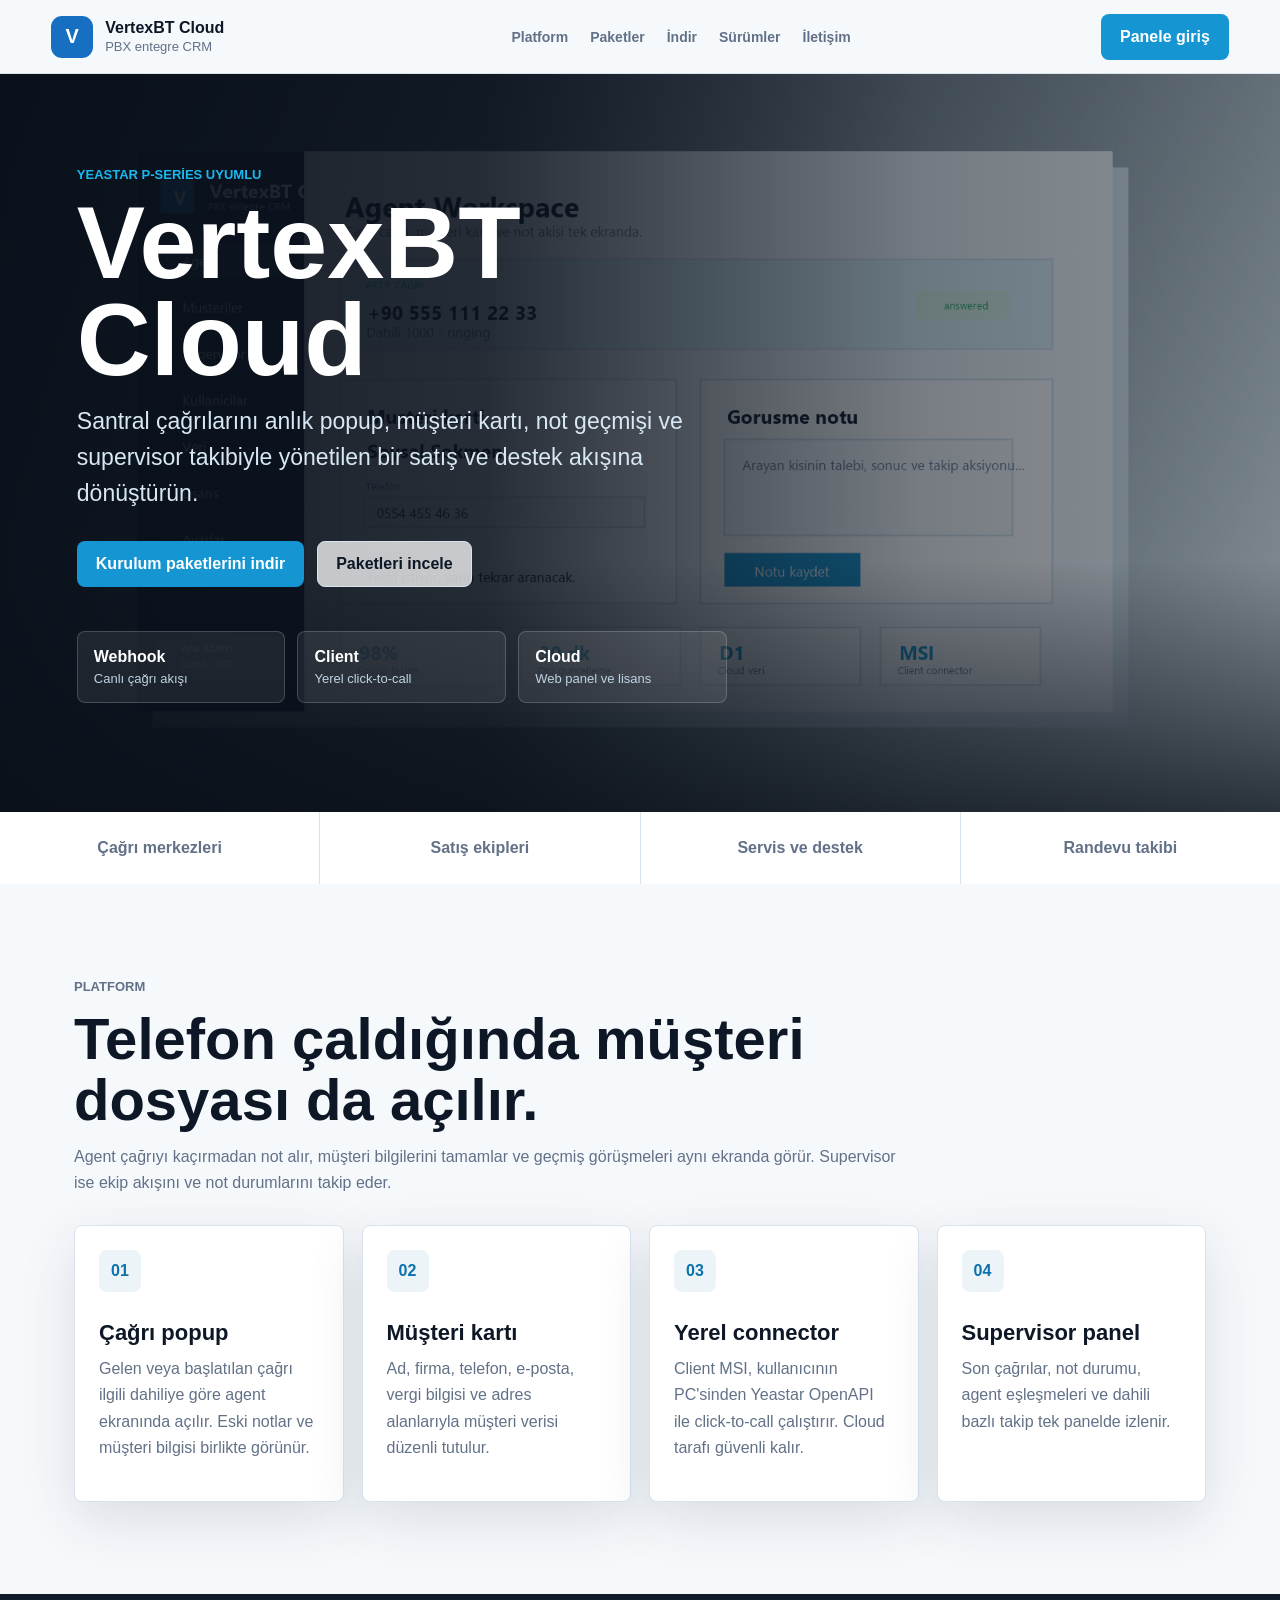
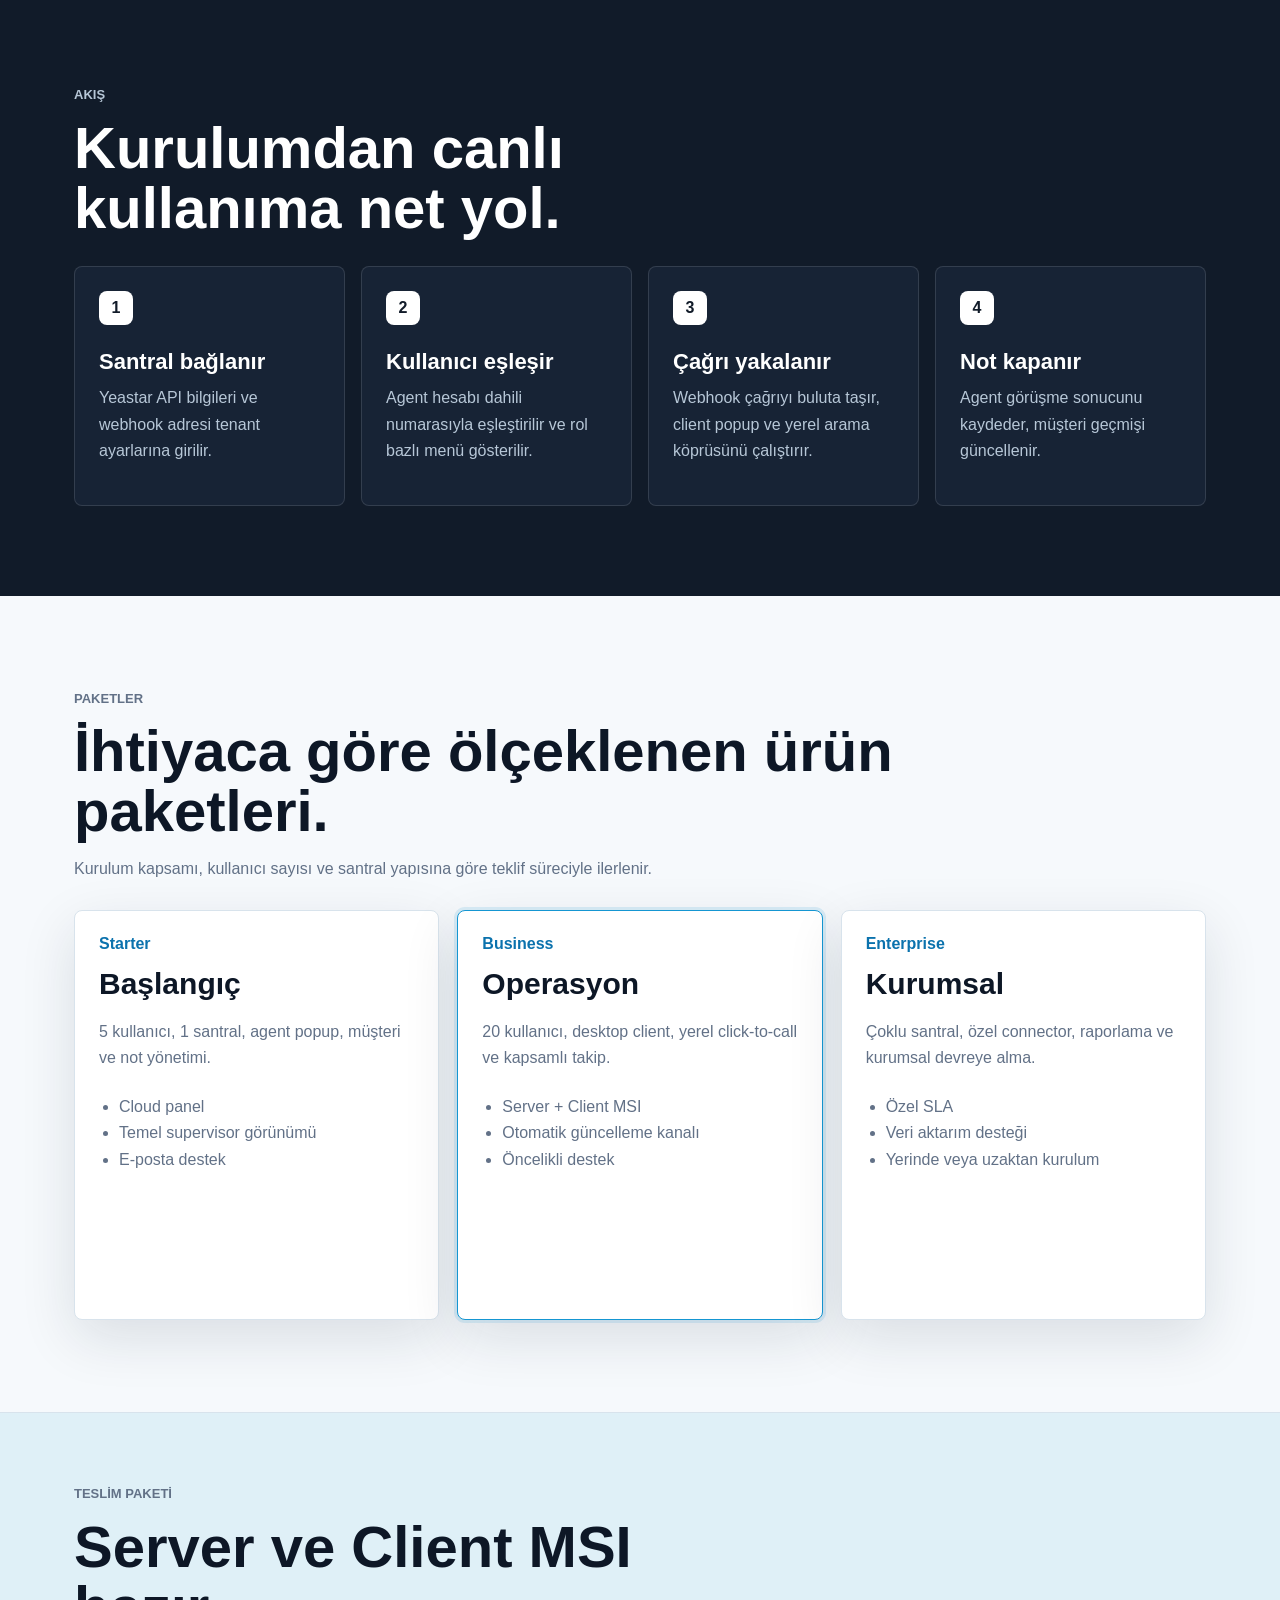
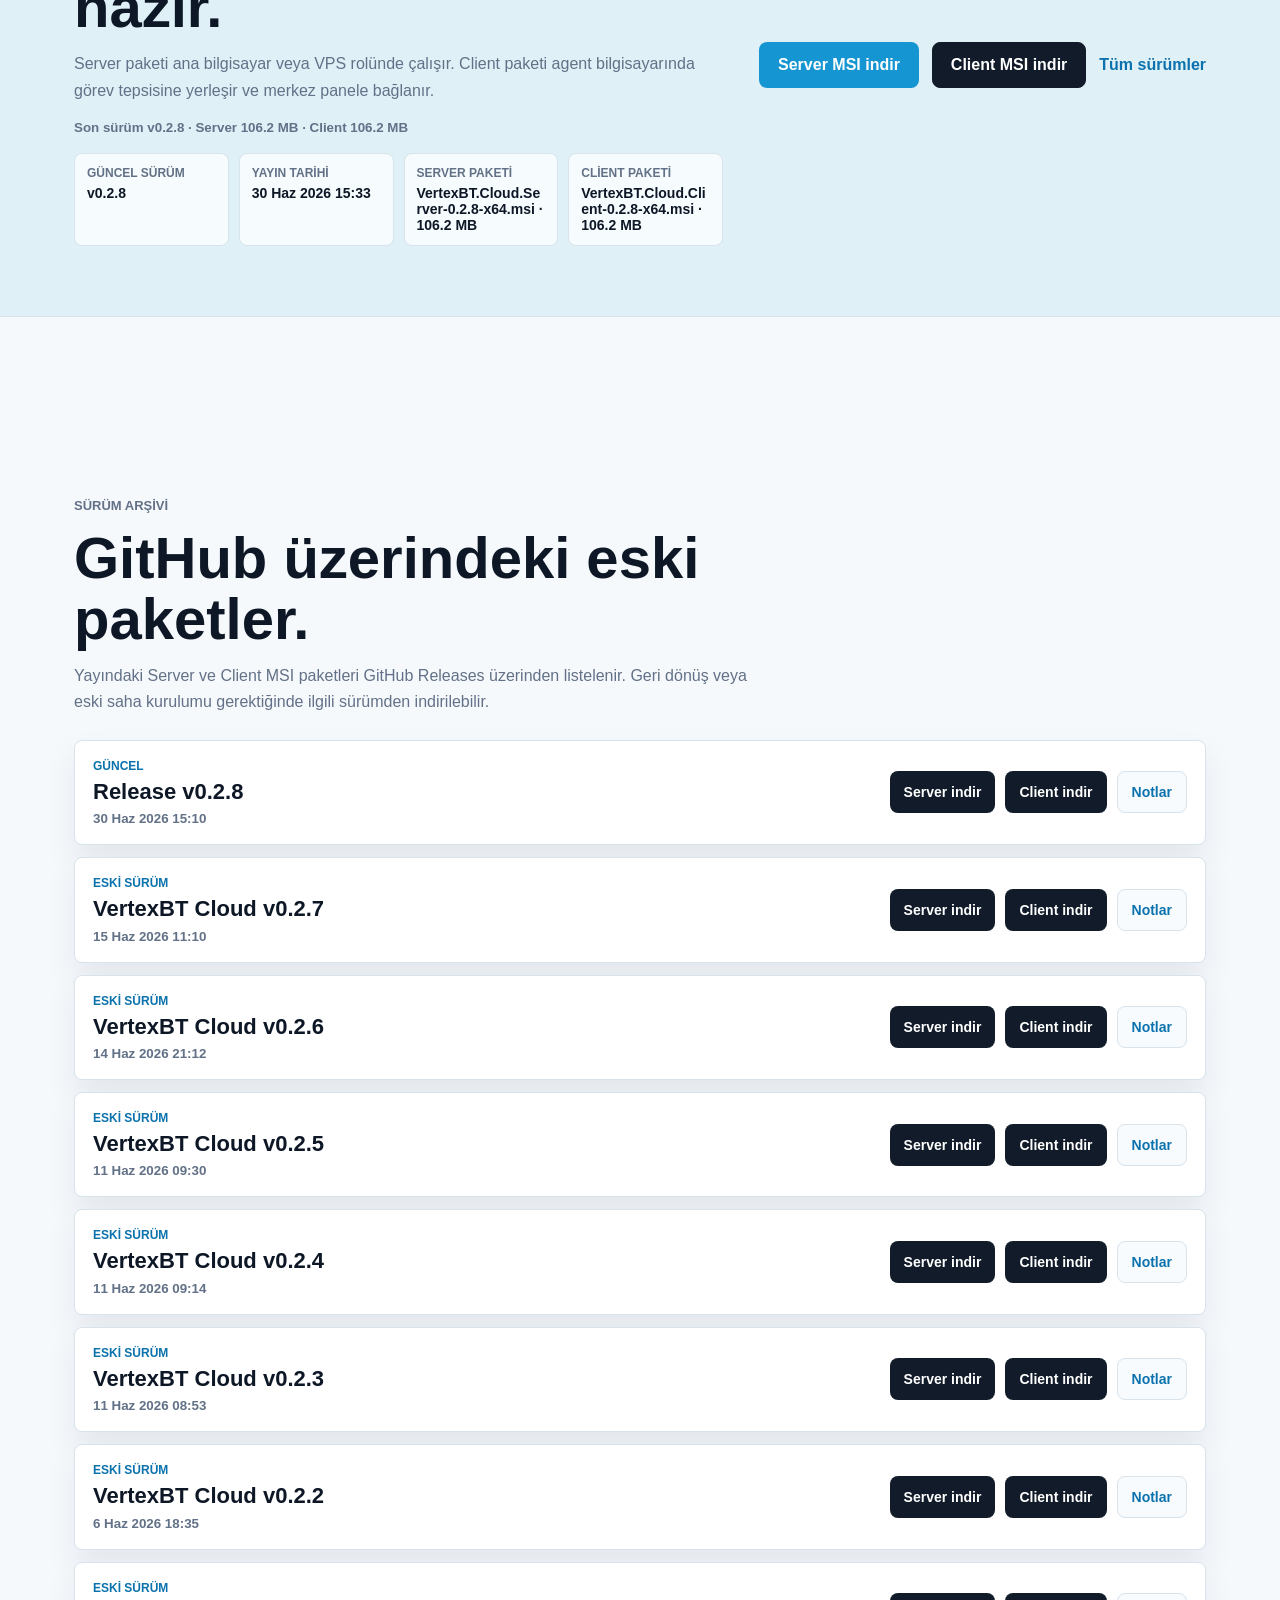
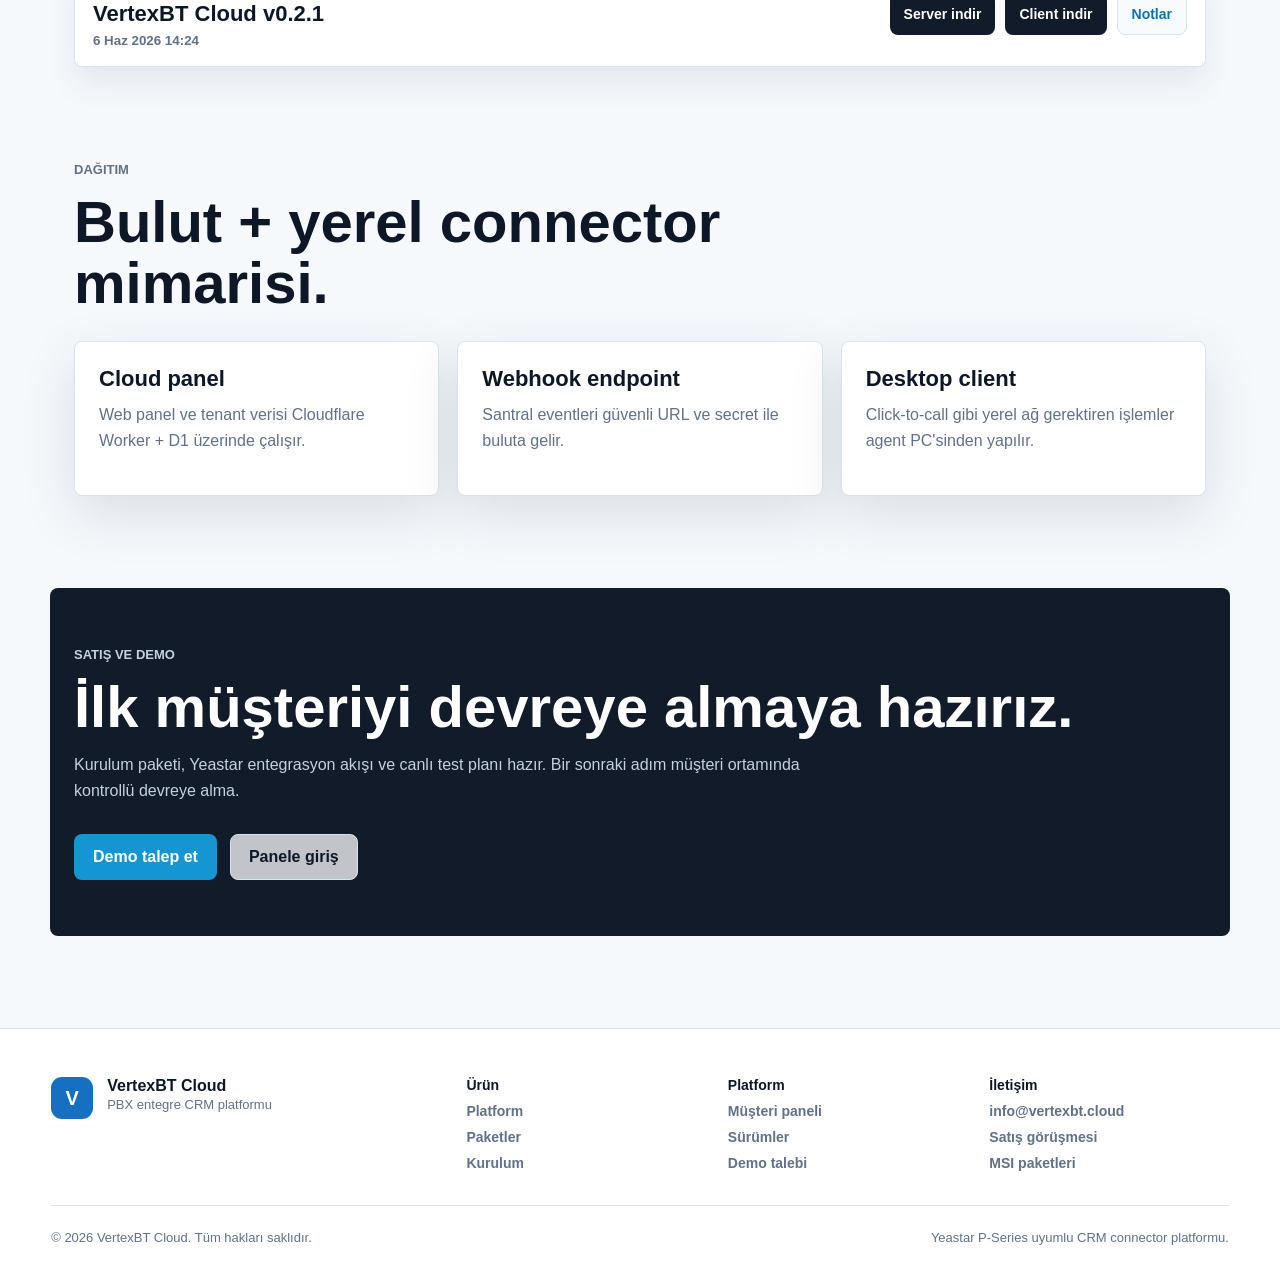
==== index.html @ ecc0ecf2 "Bust landing asset cache" ====
<!doctype html>
<html lang="tr">
  <head>
    <meta charset="utf-8" />
    <meta name="viewport" content="width=device-width, initial-scale=1" />
    <title>VertexBT Cloud | PBX Entegre CRM</title>
    <meta
      name="description"
      content="Yeastar P-Series uyumlu çağrı popup, müşteri kartı, not geçmişi, supervisor takibi ve masaüstü connector ile PBX entegre CRM platformu."
    />
    <meta property="og:title" content="VertexBT Cloud" />
    <meta property="og:description" content="Santral çağrılarını müşteri takibi ve satış akışına dönüştüren PBX entegre CRM." />
    <meta property="og:image" content="./assets/product-preview.png" />
    <link rel="preload" href="./assets/product-preview.png?v=0.2.8-landing2" as="image" />
    <link rel="stylesheet" href="./styles.css?v=0.2.8-landing2" />
  </head>
  <body>
    <header class="topbar" aria-label="Ana menü">
      <a class="brand" href="./" aria-label="VertexBT Cloud ana sayfa">
        <span class="brand-mark">V</span>
        <span>
          <strong>VertexBT Cloud</strong>
          <small>PBX entegre CRM</small>
        </span>
      </a>
      <nav>
        <a href="#platform">Platform</a>
        <a href="#packages">Paketler</a>
        <a href="#download">İndir</a>
        <a href="#versions">Sürümler</a>
        <a href="#contact">İletişim</a>
      </nav>
      <a class="nav-cta" href="https://app.vertexbt.cloud">Panele giriş</a>
    </header>

    <main>
      <section class="hero">
        <picture>
          <img src="./assets/product-preview.png?v=0.2.8-landing2" alt="VertexBT Cloud agent ekranı ve çağrı popup arayüzü" />
        </picture>
        <div class="hero-overlay"></div>
        <div class="hero-content">
          <p class="eyebrow">Yeastar P-Series uyumlu</p>
          <h1>VertexBT Cloud</h1>
          <p class="hero-lead">
            Santral çağrılarını anlık popup, müşteri kartı, not geçmişi ve supervisor takibiyle yönetilen bir satış ve destek akışına dönüştürün.
          </p>
          <div class="hero-actions">
            <a class="primary" href="#download">Kurulum paketlerini indir</a>
            <a class="secondary" href="#packages">Paketleri incele</a>
          </div>
          <dl class="hero-metrics">
            <div><dt>Webhook</dt><dd>Canlı çağrı akışı</dd></div>
            <div><dt>Client</dt><dd>Yerel click-to-call</dd></div>
            <div><dt>Cloud</dt><dd>Web panel ve lisans</dd></div>
          </dl>
        </div>
      </section>

      <section class="proof-strip" aria-label="Öne çıkan kullanım alanları">
        <span>Çağrı merkezleri</span>
        <span>Satış ekipleri</span>
        <span>Servis ve destek</span>
        <span>Randevu takibi</span>
      </section>

      <section id="platform" class="section platform-section">
        <div class="section-head">
          <p class="eyebrow">Platform</p>
          <h2>Telefon çaldığında müşteri dosyası da açılır.</h2>
          <p>
            Agent çağrıyı kaçırmadan not alır, müşteri bilgilerini tamamlar ve geçmiş görüşmeleri aynı ekranda görür. Supervisor ise ekip akışını ve not durumlarını takip eder.
          </p>
        </div>
        <div class="feature-grid">
          <article>
            <span class="feature-icon">01</span>
            <h3>Çağrı popup</h3>
            <p>Gelen veya başlatılan çağrı ilgili dahiliye göre agent ekranında açılır. Eski notlar ve müşteri bilgisi birlikte görünür.</p>
          </article>
          <article>
            <span class="feature-icon">02</span>
            <h3>Müşteri kartı</h3>
            <p>Ad, firma, telefon, e-posta, vergi bilgisi ve adres alanlarıyla müşteri verisi düzenli tutulur.</p>
          </article>
          <article>
            <span class="feature-icon">03</span>
            <h3>Yerel connector</h3>
            <p>Client MSI, kullanıcının PC'sinden Yeastar OpenAPI ile click-to-call çalıştırır. Cloud tarafı güvenli kalır.</p>
          </article>
          <article>
            <span class="feature-icon">04</span>
            <h3>Supervisor panel</h3>
            <p>Son çağrılar, not durumu, agent eşleşmeleri ve dahili bazlı takip tek panelde izlenir.</p>
          </article>
        </div>
      </section>

      <section class="section workflow-section">
        <div class="section-head compact">
          <p class="eyebrow">Akış</p>
          <h2>Kurulumdan canlı kullanıma net yol.</h2>
        </div>
        <div class="workflow">
          <article>
            <strong>1</strong>
            <h3>Santral bağlanır</h3>
            <p>Yeastar API bilgileri ve webhook adresi tenant ayarlarına girilir.</p>
          </article>
          <article>
            <strong>2</strong>
            <h3>Kullanıcı eşleşir</h3>
            <p>Agent hesabı dahili numarasıyla eşleştirilir ve rol bazlı menü gösterilir.</p>
          </article>
          <article>
            <strong>3</strong>
            <h3>Çağrı yakalanır</h3>
            <p>Webhook çağrıyı buluta taşır, client popup ve yerel arama köprüsünü çalıştırır.</p>
          </article>
          <article>
            <strong>4</strong>
            <h3>Not kapanır</h3>
            <p>Agent görüşme sonucunu kaydeder, müşteri geçmişi güncellenir.</p>
          </article>
        </div>
      </section>

      <section id="packages" class="section pricing-section">
        <div class="section-head">
          <p class="eyebrow">Paketler</p>
          <h2>İhtiyaca göre ölçeklenen ürün paketleri.</h2>
          <p>Kurulum kapsamı, kullanıcı sayısı ve santral yapısına göre teklif süreciyle ilerlenir.</p>
        </div>
        <div class="pricing">
          <article>
            <span>Starter</span>
            <strong>Başlangıç</strong>
            <p>5 kullanıcı, 1 santral, agent popup, müşteri ve not yönetimi.</p>
            <ul>
              <li>Cloud panel</li>
              <li>Temel supervisor görünümü</li>
              <li>E-posta destek</li>
            </ul>
          </article>
          <article class="featured">
            <span>Business</span>
            <strong>Operasyon</strong>
            <p>20 kullanıcı, desktop client, yerel click-to-call ve kapsamlı takip.</p>
            <ul>
              <li>Server + Client MSI</li>
              <li>Otomatik güncelleme kanalı</li>
              <li>Öncelikli destek</li>
            </ul>
          </article>
          <article>
            <span>Enterprise</span>
            <strong>Kurumsal</strong>
            <p>Çoklu santral, özel connector, raporlama ve kurumsal devreye alma.</p>
            <ul>
              <li>Özel SLA</li>
              <li>Veri aktarım desteği</li>
              <li>Yerinde veya uzaktan kurulum</li>
            </ul>
          </article>
        </div>
      </section>

      <section id="download" class="section download-section">
        <div class="download-copy">
          <p class="eyebrow">Teslim paketi</p>
          <h2>Server ve Client MSI hazır.</h2>
          <p>
            Server paketi ana bilgisayar veya VPS rolünde çalışır. Client paketi agent bilgisayarında görev tepsisine yerleşir ve merkez panele bağlanır.
          </p>
          <small id="releaseInfo">Son sürüm bilgisi yükleniyor...</small>
          <dl class="release-summary" aria-label="Güncel kurulum sürümü">
            <div>
              <dt>Güncel sürüm</dt>
              <dd id="releaseVersion">Yükleniyor</dd>
            </div>
            <div>
              <dt>Yayın tarihi</dt>
              <dd id="releaseDate">-</dd>
            </div>
            <div>
              <dt>Server paketi</dt>
              <dd id="serverPackageName">Server MSI</dd>
            </div>
            <div>
              <dt>Client paketi</dt>
              <dd id="clientPackageName">Client MSI</dd>
            </div>
          </dl>
        </div>
        <div class="download-actions">
          <a id="serverDownload" class="primary" href="https://github.com/soysta/vertexbt-cloud-downloads/releases/latest">Server MSI indir</a>
          <a id="clientDownload" class="secondary strong" href="https://github.com/soysta/vertexbt-cloud-downloads/releases/latest">Client MSI indir</a>
          <a class="text-link" href="#versions">Tüm sürümler</a>
        </div>
      </section>

      <section id="versions" class="section versions-section">
        <div class="section-head compact">
          <p class="eyebrow">Sürüm arşivi</p>
          <h2>GitHub üzerindeki eski paketler.</h2>
          <p>
            Yayındaki Server ve Client MSI paketleri GitHub Releases üzerinden listelenir. Geri dönüş veya eski saha kurulumu gerektiğinde ilgili sürümden indirilebilir.
          </p>
        </div>
        <div id="releaseArchive" class="release-list" aria-live="polite">
          <article class="release-card loading">
            <div>
              <span>Sürümler yükleniyor</span>
              <strong>GitHub release arşivi kontrol ediliyor.</strong>
            </div>
          </article>
        </div>
      </section>

      <section class="section deploy-section">
        <div class="section-head compact">
          <p class="eyebrow">Dağıtım</p>
          <h2>Bulut + yerel connector mimarisi.</h2>
        </div>
        <div class="deploy-grid">
          <article>
            <h3>Cloud panel</h3>
            <p>Web panel ve tenant verisi Cloudflare Worker + D1 üzerinde çalışır.</p>
          </article>
          <article>
            <h3>Webhook endpoint</h3>
            <p>Santral eventleri güvenli URL ve secret ile buluta gelir.</p>
          </article>
          <article>
            <h3>Desktop client</h3>
            <p>Click-to-call gibi yerel ağ gerektiren işlemler agent PC'sinden yapılır.</p>
          </article>
        </div>
      </section>

      <section id="contact" class="final-cta">
        <p class="eyebrow">Satış ve demo</p>
        <h2>İlk müşteriyi devreye almaya hazırız.</h2>
        <p>Kurulum paketi, Yeastar entegrasyon akışı ve canlı test planı hazır. Bir sonraki adım müşteri ortamında kontrollü devreye alma.</p>
        <div class="hero-actions">
          <a class="primary" href="mailto:info@vertexbt.cloud?subject=VertexBT%20Cloud%20Demo">Demo talep et</a>
          <a class="secondary" href="https://app.vertexbt.cloud">Panele giriş</a>
        </div>
      </section>
    </main>

    <footer class="site-footer">
      <div class="footer-brand">
        <span class="brand-mark">V</span>
        <div>
          <strong>VertexBT Cloud</strong>
          <span>PBX entegre CRM platformu</span>
        </div>
      </div>
      <div class="footer-columns">
        <div>
          <b>Ürün</b>
          <a href="#platform">Platform</a>
          <a href="#packages">Paketler</a>
          <a href="#download">Kurulum</a>
        </div>
        <div>
          <b>Platform</b>
          <a href="https://app.vertexbt.cloud">Müşteri paneli</a>
          <a href="#versions">Sürümler</a>
          <a href="#contact">Demo talebi</a>
        </div>
        <div>
          <b>İletişim</b>
          <a href="mailto:info@vertexbt.cloud">info@vertexbt.cloud</a>
          <a href="#contact">Satış görüşmesi</a>
          <a href="#download">MSI paketleri</a>
        </div>
      </div>
      <div class="footer-bottom">
        <span>© 2026 VertexBT Cloud. Tüm hakları saklıdır.</span>
        <span>Yeastar P-Series uyumlu CRM connector platformu.</span>
      </div>
    </footer>
    <script src="./main.js?v=0.2.8-landing2"></script>
  </body>
</html>
---- styles.css ----
:root {
  --ink: #0d1726;
  --ink-2: #233044;
  --muted: #627187;
  --paper: #f6f9fc;
  --surface: #ffffff;
  --surface-2: #edf4f8;
  --line: #d8e3ec;
  --blue: #1596d2;
  --blue-2: #0b72ad;
  --green: #16865c;
  --amber: #b76b0b;
  --night: #111b29;
  --night-2: #172335;
  --shadow: 0 18px 55px rgba(16, 33, 52, 0.12);
}

* {
  box-sizing: border-box;
}

html {
  scroll-behavior: smooth;
}

body {
  margin: 0;
  font-family: Inter, Segoe UI, Arial, sans-serif;
  color: var(--ink);
  background: var(--paper);
}

a {
  color: inherit;
  text-decoration: none;
}

.topbar {
  position: sticky;
  top: 0;
  z-index: 20;
  height: 74px;
  display: flex;
  align-items: center;
  justify-content: space-between;
  gap: 24px;
  padding: 0 clamp(18px, 4vw, 54px);
  background: rgba(246, 249, 252, 0.9);
  border-bottom: 1px solid rgba(216, 227, 236, 0.9);
  backdrop-filter: blur(16px);
}

.brand {
  display: inline-flex;
  align-items: center;
  gap: 12px;
  min-width: 210px;
}

.brand-mark {
  width: 42px;
  height: 42px;
  border-radius: 11px;
  display: grid;
  place-items: center;
  background: #176fc1;
  color: #fff;
  font-weight: 900;
  font-size: 20px;
}

.brand strong,
footer strong {
  display: block;
  font-size: 16px;
  font-weight: 900;
}

.brand small,
footer span {
  color: var(--muted);
  font-size: 13px;
}

nav {
  display: flex;
  align-items: center;
  gap: 22px;
  color: var(--muted);
  font-weight: 800;
  font-size: 14px;
}

nav a:hover,
.text-link:hover {
  color: var(--blue-2);
}

.nav-cta,
.primary,
.secondary {
  min-height: 46px;
  display: inline-flex;
  align-items: center;
  justify-content: center;
  border-radius: 8px;
  padding: 0 18px;
  font-weight: 900;
  border: 1px solid transparent;
  white-space: nowrap;
}

.nav-cta,
.primary {
  background: var(--blue);
  color: #fff;
}

.secondary {
  color: var(--ink);
  border-color: var(--line);
  background: rgba(255, 255, 255, 0.74);
}

.secondary.strong {
  background: var(--night);
  border-color: var(--night);
  color: #fff;
}

.hero {
  position: relative;
  min-height: 82vh;
  display: grid;
  align-items: center;
  overflow: hidden;
  background: var(--night);
}

.hero picture,
.hero img {
  position: absolute;
  inset: 0;
  width: 100%;
  height: 100%;
}

.hero img {
  object-fit: cover;
  object-position: 68% center;
  opacity: 0.74;
}

.hero-overlay {
  position: absolute;
  inset: 0;
  background:
    linear-gradient(90deg, rgba(9, 16, 26, 0.94) 0%, rgba(9, 16, 26, 0.82) 38%, rgba(9, 16, 26, 0.34) 72%, rgba(9, 16, 26, 0.18) 100%),
    linear-gradient(0deg, rgba(9, 16, 26, 0.76), rgba(9, 16, 26, 0.08) 34%);
}

.hero-content {
  position: relative;
  width: min(760px, calc(100% - 36px));
  margin-left: clamp(18px, 6vw, 86px);
  padding: 70px 0 86px;
  color: #fff;
}

.eyebrow {
  margin: 0 0 12px;
  color: #1bb8f0;
  text-transform: uppercase;
  font-size: 13px;
  font-weight: 900;
  letter-spacing: 0;
}

h1,
h2,
h3,
p {
  margin-top: 0;
}

h1 {
  margin-bottom: 16px;
  font-size: clamp(54px, 8vw, 104px);
  line-height: 0.95;
  letter-spacing: 0;
}

h2 {
  margin-bottom: 14px;
  font-size: clamp(32px, 4.6vw, 58px);
  line-height: 1.04;
  letter-spacing: 0;
}

h3 {
  margin-bottom: 10px;
  font-size: 22px;
}

.hero-lead {
  max-width: 680px;
  color: #d7e7f4;
  font-size: clamp(18px, 2vw, 23px);
  line-height: 1.55;
}

.hero-actions,
.download-actions {
  display: flex;
  align-items: center;
  gap: 13px;
  flex-wrap: wrap;
}

.hero-actions {
  margin-top: 30px;
}

.hero-metrics {
  display: grid;
  grid-template-columns: repeat(3, minmax(0, 1fr));
  gap: 12px;
  max-width: 650px;
  margin: 44px 0 0;
}

.hero-metrics div {
  padding: 16px;
  border: 1px solid rgba(255, 255, 255, 0.18);
  background: rgba(255, 255, 255, 0.08);
  border-radius: 8px;
}

.hero-metrics dt {
  font-weight: 900;
  color: #fff;
}

.hero-metrics dd {
  margin: 5px 0 0;
  color: #bfd2e2;
  font-size: 13px;
}

.proof-strip {
  display: grid;
  grid-template-columns: repeat(4, 1fr);
  gap: 1px;
  background: var(--line);
}

.proof-strip span {
  min-height: 72px;
  display: grid;
  place-items: center;
  background: var(--surface);
  color: var(--muted);
  font-weight: 900;
}

.section {
  max-width: 1180px;
  margin: 0 auto;
  padding: 92px 24px 0;
}

.section-head {
  max-width: 840px;
  margin-bottom: 28px;
}

.section-head p,
.download-copy p,
.final-cta p,
.feature-grid p,
.workflow p,
.pricing p,
.pricing li,
.deploy-grid p {
  color: var(--muted);
  line-height: 1.65;
}

.section-head.compact {
  max-width: 680px;
}

.feature-grid,
.pricing,
.deploy-grid {
  display: grid;
  gap: 18px;
}

.feature-grid {
  grid-template-columns: repeat(4, minmax(0, 1fr));
}

.feature-grid article,
.pricing article,
.workflow article,
.deploy-grid article {
  border: 1px solid var(--line);
  background: var(--surface);
  border-radius: 8px;
  padding: 24px;
  box-shadow: var(--shadow);
}

.feature-icon {
  width: 42px;
  height: 42px;
  display: inline-grid;
  place-items: center;
  margin-bottom: 28px;
  border-radius: 8px;
  background: var(--surface-2);
  color: var(--blue-2);
  font-weight: 900;
}

.workflow-section {
  max-width: none;
  margin-top: 92px;
  padding: 90px max(24px, calc((100vw - 1180px) / 2 + 24px));
  background: var(--night);
  color: #fff;
}

.workflow-section .section-head p,
.workflow p {
  color: #b7c7d7;
}

.workflow {
  display: grid;
  grid-template-columns: repeat(4, minmax(0, 1fr));
  gap: 16px;
}

.workflow article {
  background: var(--night-2);
  border-color: rgba(255, 255, 255, 0.12);
  box-shadow: none;
}

.workflow strong {
  display: inline-grid;
  place-items: center;
  width: 34px;
  height: 34px;
  margin-bottom: 24px;
  border-radius: 8px;
  background: #fff;
  color: var(--night);
}

.pricing {
  grid-template-columns: repeat(3, minmax(0, 1fr));
}

.pricing article {
  min-height: 410px;
}

.pricing article.featured {
  border-color: var(--blue);
  box-shadow: 0 0 0 3px rgba(21, 150, 210, 0.13), var(--shadow);
}

.pricing span {
  display: block;
  margin-bottom: 14px;
  color: var(--blue-2);
  font-weight: 900;
}

.pricing strong {
  display: block;
  margin-bottom: 18px;
  font-size: 30px;
}

.pricing ul {
  margin: 22px 0 0;
  padding-left: 20px;
}

.download-section {
  max-width: none;
  margin-top: 92px;
  padding: 70px max(24px, calc((100vw - 1180px) / 2 + 24px));
  display: grid;
  grid-template-columns: 1fr auto;
  gap: 36px;
  align-items: center;
  background: #dff0f7;
  border-top: 1px solid var(--line);
  border-bottom: 1px solid var(--line);
}

.download-copy {
  max-width: 760px;
}

.download-copy small {
  display: block;
  color: var(--muted);
  font-weight: 800;
}

.release-summary {
  display: grid;
  grid-template-columns: repeat(4, minmax(0, 1fr));
  gap: 10px;
  margin: 18px 0 0;
}

.release-summary div {
  min-width: 0;
  padding: 12px;
  border: 1px solid var(--line);
  border-radius: 8px;
  background: rgba(255, 255, 255, 0.72);
}

.release-summary dt {
  margin-bottom: 5px;
  color: var(--muted);
  font-size: 12px;
  font-weight: 900;
  text-transform: uppercase;
}

.release-summary dd {
  margin: 0;
  color: var(--ink);
  font-size: 14px;
  font-weight: 900;
  overflow-wrap: anywhere;
}

.text-link {
  color: var(--blue-2);
  font-weight: 900;
}

.versions-section {
  max-width: 1180px;
  margin: 86px auto 0;
  padding-bottom: 0;
}

.versions-section .section-head {
  margin-bottom: 24px;
}

.release-list {
  display: grid;
  gap: 12px;
}

.release-card {
  display: grid;
  grid-template-columns: minmax(0, 1fr) auto;
  align-items: center;
  gap: 18px;
  min-height: 96px;
  padding: 18px;
  border: 1px solid var(--line);
  border-radius: 8px;
  background: #ffffff;
  box-shadow: 0 16px 32px rgba(15, 29, 47, 0.08);
}

.release-card.loading {
  color: var(--muted);
}

.release-card-main {
  min-width: 0;
}

.release-card span {
  display: block;
  margin-bottom: 6px;
  color: var(--blue-2);
  font-size: 12px;
  font-weight: 900;
  text-transform: uppercase;
}

.release-card strong {
  display: block;
  color: var(--ink);
  font-size: 22px;
  line-height: 1.2;
  overflow-wrap: anywhere;
}

.release-card small {
  display: block;
  margin-top: 6px;
  color: var(--muted);
  font-weight: 800;
}

.release-card-actions {
  display: flex;
  flex-wrap: wrap;
  justify-content: flex-end;
  gap: 10px;
}

.release-download,
.release-notes,
.release-missing {
  min-height: 42px;
  display: inline-flex;
  align-items: center;
  justify-content: center;
  padding: 0 14px;
  border-radius: 8px;
  font-size: 14px;
  font-weight: 900;
  white-space: nowrap;
}

.release-download {
  background: var(--night);
  color: #fff;
}

.release-notes {
  border: 1px solid var(--line);
  color: var(--blue-2);
  background: #f7fbfe;
}

.release-missing {
  color: var(--muted);
  background: #eef3f7;
}

.deploy-grid {
  grid-template-columns: repeat(3, minmax(0, 1fr));
}

.final-cta {
  max-width: 1180px;
  margin: 92px auto;
  padding: 56px 24px;
  border-radius: 8px;
  background: var(--night);
  color: #fff;
}

.final-cta p {
  max-width: 740px;
  color: #c4d2df;
}

.site-footer {
  display: grid;
  grid-template-columns: minmax(220px, 0.9fr) minmax(0, 1.8fr);
  gap: 34px;
  padding: 48px clamp(18px, 4vw, 54px) 28px;
  border-top: 1px solid var(--line);
  background: var(--surface);
}

.footer-brand {
  display: flex;
  align-items: flex-start;
  gap: 14px;
}

.footer-columns {
  display: grid;
  grid-template-columns: repeat(3, minmax(0, 1fr));
  gap: 22px;
}

.footer-columns div {
  display: grid;
  gap: 10px;
}

.footer-columns b {
  color: var(--ink);
  font-size: 14px;
}

.footer-columns a {
  color: var(--muted);
  font-weight: 800;
  font-size: 14px;
}

.footer-columns a:hover {
  color: var(--blue-2);
}

.footer-bottom {
  grid-column: 1 / -1;
  display: flex;
  justify-content: space-between;
  gap: 18px;
  padding-top: 24px;
  border-top: 1px solid var(--line);
}

@media (max-width: 980px) {
  nav {
    display: none;
  }

  .hero {
    min-height: 760px;
  }

  .hero img {
    object-position: center;
  }

  .hero-overlay {
    background: linear-gradient(0deg, rgba(9, 16, 26, 0.96), rgba(9, 16, 26, 0.62));
  }

  .hero-content {
    margin: 0 auto;
    padding: 86px 0 58px;
  }

  .hero-metrics,
  .proof-strip,
  .feature-grid,
  .workflow,
  .pricing,
  .download-section,
  .release-summary,
  .release-card,
  .deploy-grid {
    grid-template-columns: 1fr;
  }

  .download-section {
    align-items: start;
  }

  .release-card-actions {
    justify-content: flex-start;
  }
}

@media (max-width: 640px) {
  .topbar {
    height: auto;
    min-height: 70px;
    align-items: flex-start;
    padding-top: 14px;
    padding-bottom: 14px;
  }

  .brand {
    min-width: 0;
  }

  .nav-cta {
    display: none;
  }

  .hero {
    min-height: 720px;
  }

  .hero-metrics {
    grid-template-columns: 1fr;
  }

  .section,
  .workflow-section,
  .download-section {
    padding-top: 68px;
  }

  .site-footer,
  .footer-columns {
    grid-template-columns: 1fr;
  }

  .footer-bottom {
    flex-direction: column;
  }
}
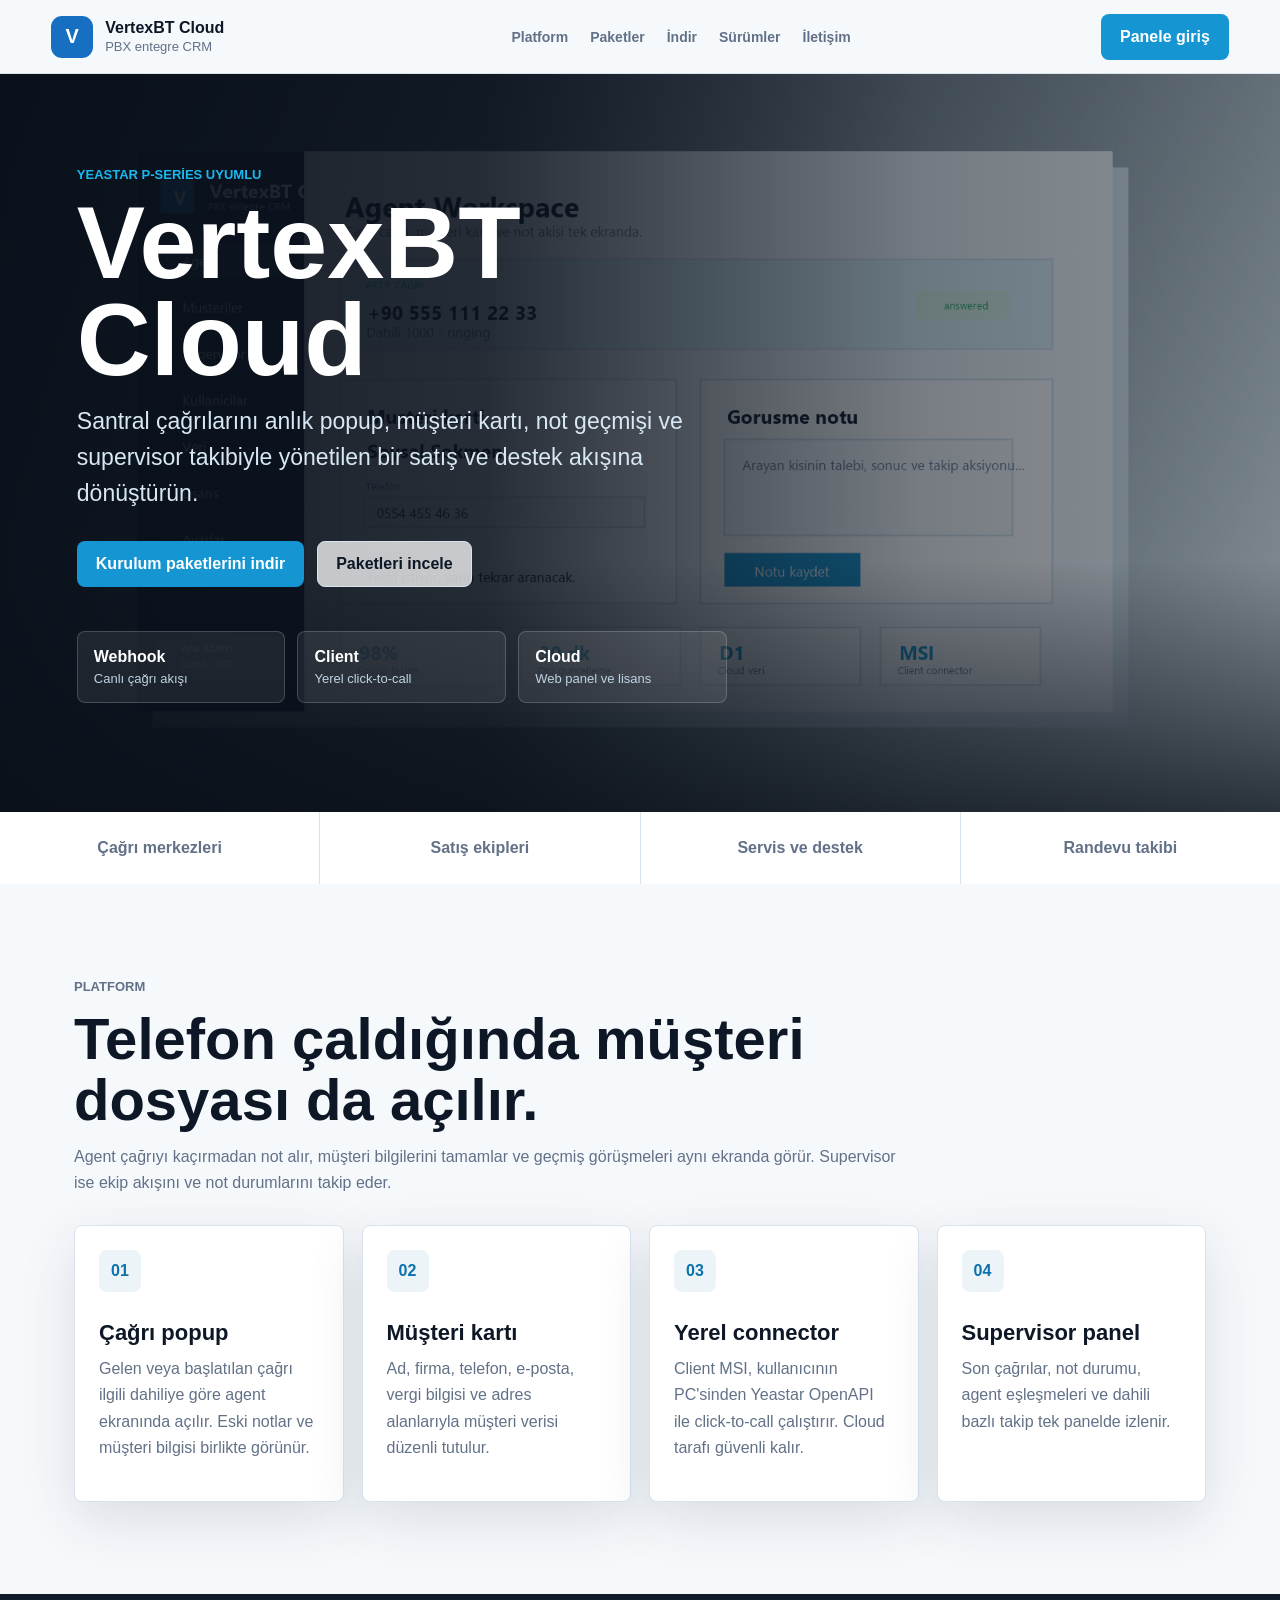
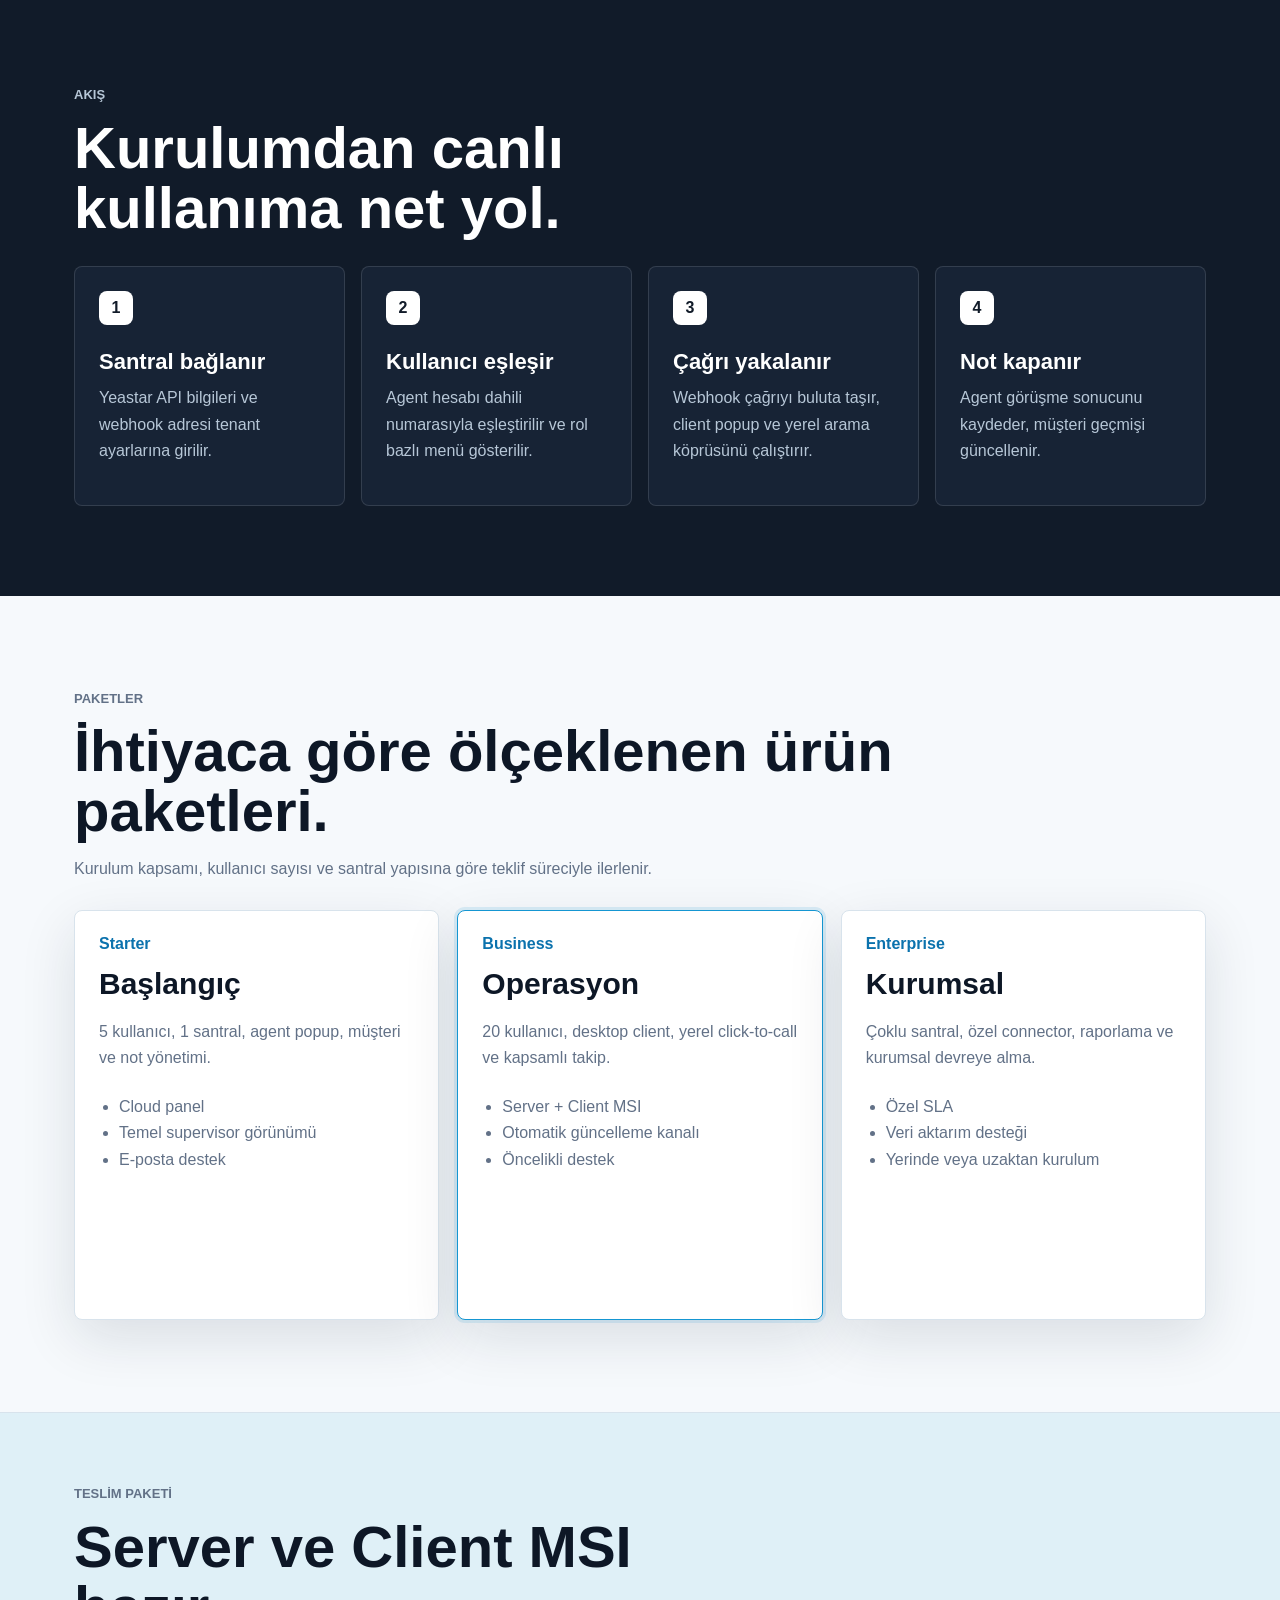
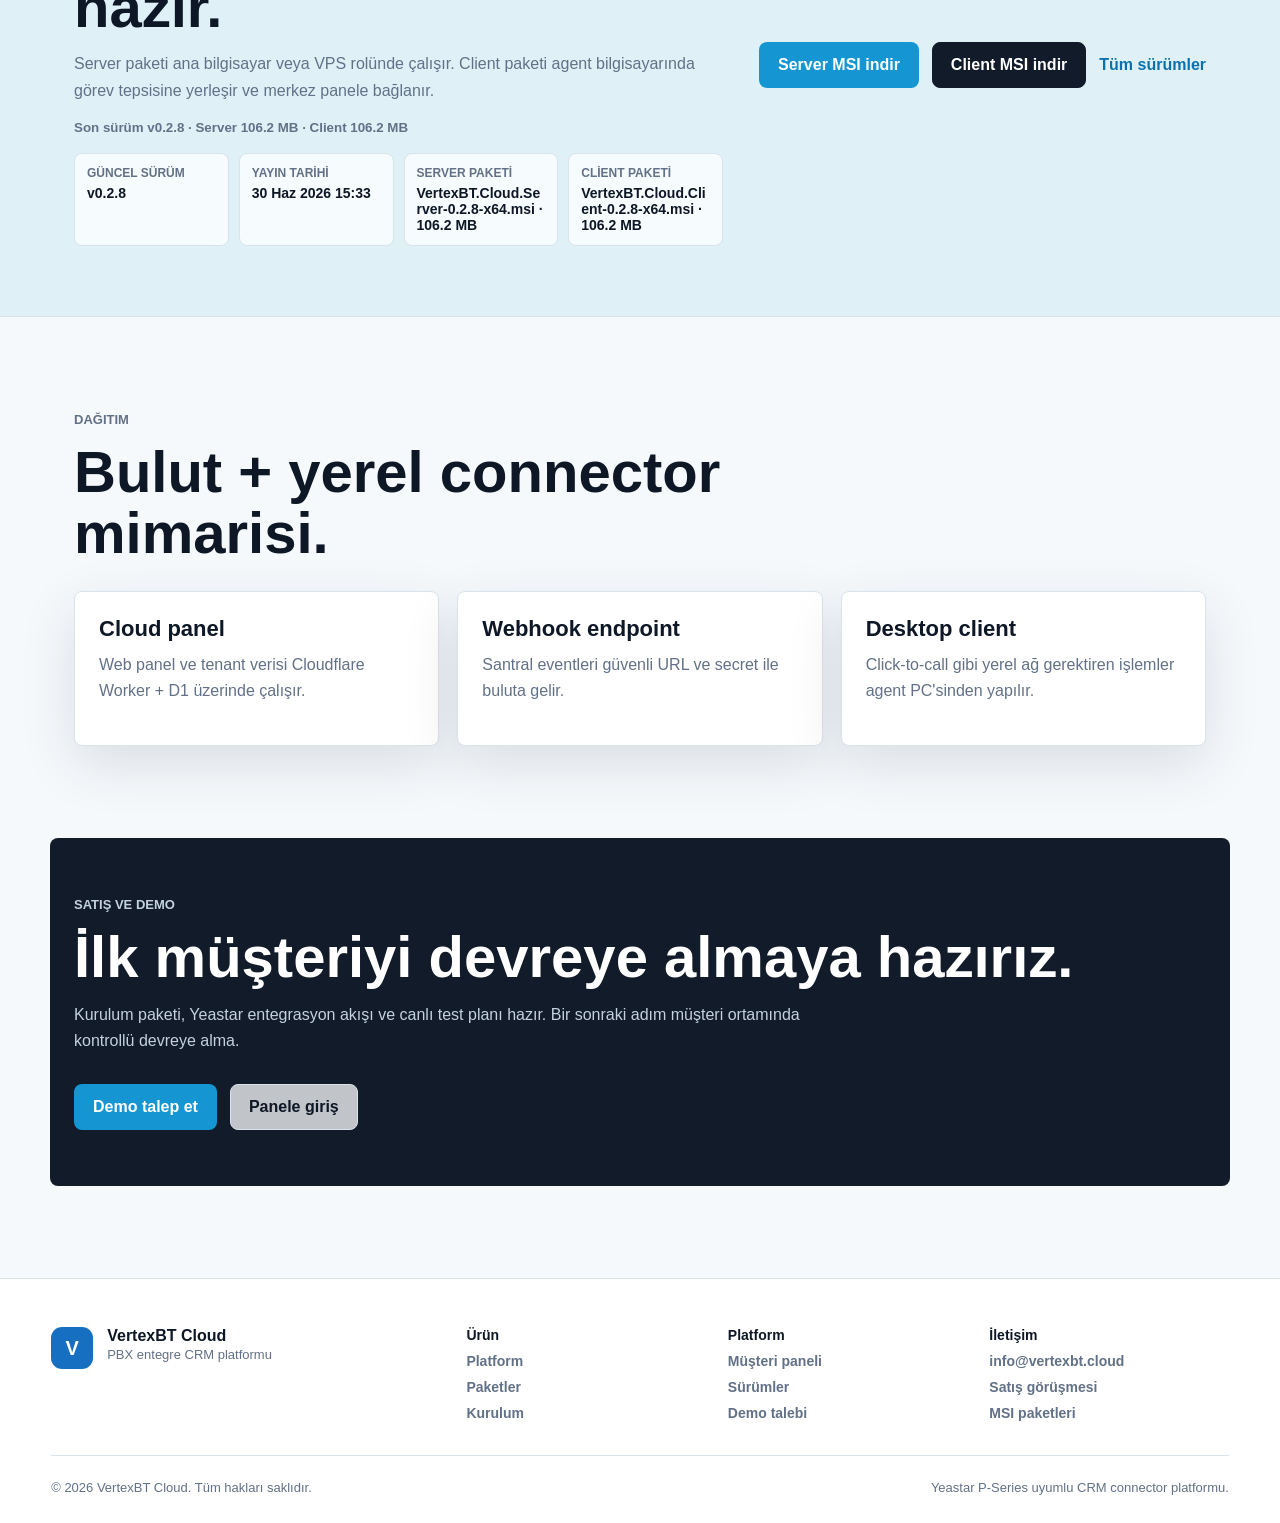
==== commit f5bfc1f0: "Move release archive to separate page" ====
--- a/index.html
+++ b/index.html
@@ -11,8 +11,8 @@
     <meta property="og:title" content="VertexBT Cloud" />
     <meta property="og:description" content="Santral çağrılarını müşteri takibi ve satış akışına dönüştüren PBX entegre CRM." />
     <meta property="og:image" content="./assets/product-preview.png" />
-    <link rel="preload" href="./assets/product-preview.png?v=0.2.8-landing2" as="image" />
-    <link rel="stylesheet" href="./styles.css?v=0.2.8-landing2" />
+    <link rel="preload" href="./assets/product-preview.png?v=0.2.8-landing3" as="image" />
+    <link rel="stylesheet" href="./styles.css?v=0.2.8-landing3" />
   </head>
   <body>
     <header class="topbar" aria-label="Ana menü">
@@ -27,7 +27,7 @@
         <a href="#platform">Platform</a>
         <a href="#packages">Paketler</a>
         <a href="#download">İndir</a>
-        <a href="#versions">Sürümler</a>
+        <a href="./releases.html">Sürümler</a>
         <a href="#contact">İletişim</a>
       </nav>
       <a class="nav-cta" href="https://app.vertexbt.cloud">Panele giriş</a>
@@ -36,7 +36,7 @@
     <main>
       <section class="hero">
         <picture>
-          <img src="./assets/product-preview.png?v=0.2.8-landing2" alt="VertexBT Cloud agent ekranı ve çağrı popup arayüzü" />
+          <img src="./assets/product-preview.png?v=0.2.8-landing3" alt="VertexBT Cloud agent ekranı ve çağrı popup arayüzü" />
         </picture>
         <div class="hero-overlay"></div>
         <div class="hero-content">
@@ -195,25 +195,7 @@
         <div class="download-actions">
           <a id="serverDownload" class="primary" href="https://github.com/soysta/vertexbt-cloud-downloads/releases/latest">Server MSI indir</a>
           <a id="clientDownload" class="secondary strong" href="https://github.com/soysta/vertexbt-cloud-downloads/releases/latest">Client MSI indir</a>
-          <a class="text-link" href="#versions">Tüm sürümler</a>
-        </div>
-      </section>
-
-      <section id="versions" class="section versions-section">
-        <div class="section-head compact">
-          <p class="eyebrow">Sürüm arşivi</p>
-          <h2>GitHub üzerindeki eski paketler.</h2>
-          <p>
-            Yayındaki Server ve Client MSI paketleri GitHub Releases üzerinden listelenir. Geri dönüş veya eski saha kurulumu gerektiğinde ilgili sürümden indirilebilir.
-          </p>
-        </div>
-        <div id="releaseArchive" class="release-list" aria-live="polite">
-          <article class="release-card loading">
-            <div>
-              <span>Sürümler yükleniyor</span>
-              <strong>GitHub release arşivi kontrol ediliyor.</strong>
-            </div>
-          </article>
+          <a class="text-link" href="./releases.html">Tüm sürümler</a>
         </div>
       </section>
 
@@ -267,7 +249,7 @@
         <div>
           <b>Platform</b>
           <a href="https://app.vertexbt.cloud">Müşteri paneli</a>
-          <a href="#versions">Sürümler</a>
+          <a href="./releases.html">Sürümler</a>
           <a href="#contact">Demo talebi</a>
         </div>
         <div>
@@ -282,6 +264,6 @@
         <span>Yeastar P-Series uyumlu CRM connector platformu.</span>
       </div>
     </footer>
-    <script src="./main.js?v=0.2.8-landing2"></script>
+    <script src="./main.js?v=0.2.8-landing3"></script>
   </body>
 </html>
--- a/styles.css
+++ b/styles.css
@@ -450,6 +450,24 @@
   font-weight: 900;
 }
 
+.releases-hero {
+  max-width: 1180px;
+  margin: 96px auto 0;
+  padding-bottom: 0;
+}
+
+.releases-hero h1 {
+  max-width: 780px;
+  margin: 0 0 18px;
+  color: var(--ink);
+  font-size: clamp(44px, 7vw, 86px);
+  line-height: 0.96;
+}
+
+.releases-download {
+  margin-top: 52px;
+}
+
 .versions-section {
   max-width: 1180px;
   margin: 86px auto 0;
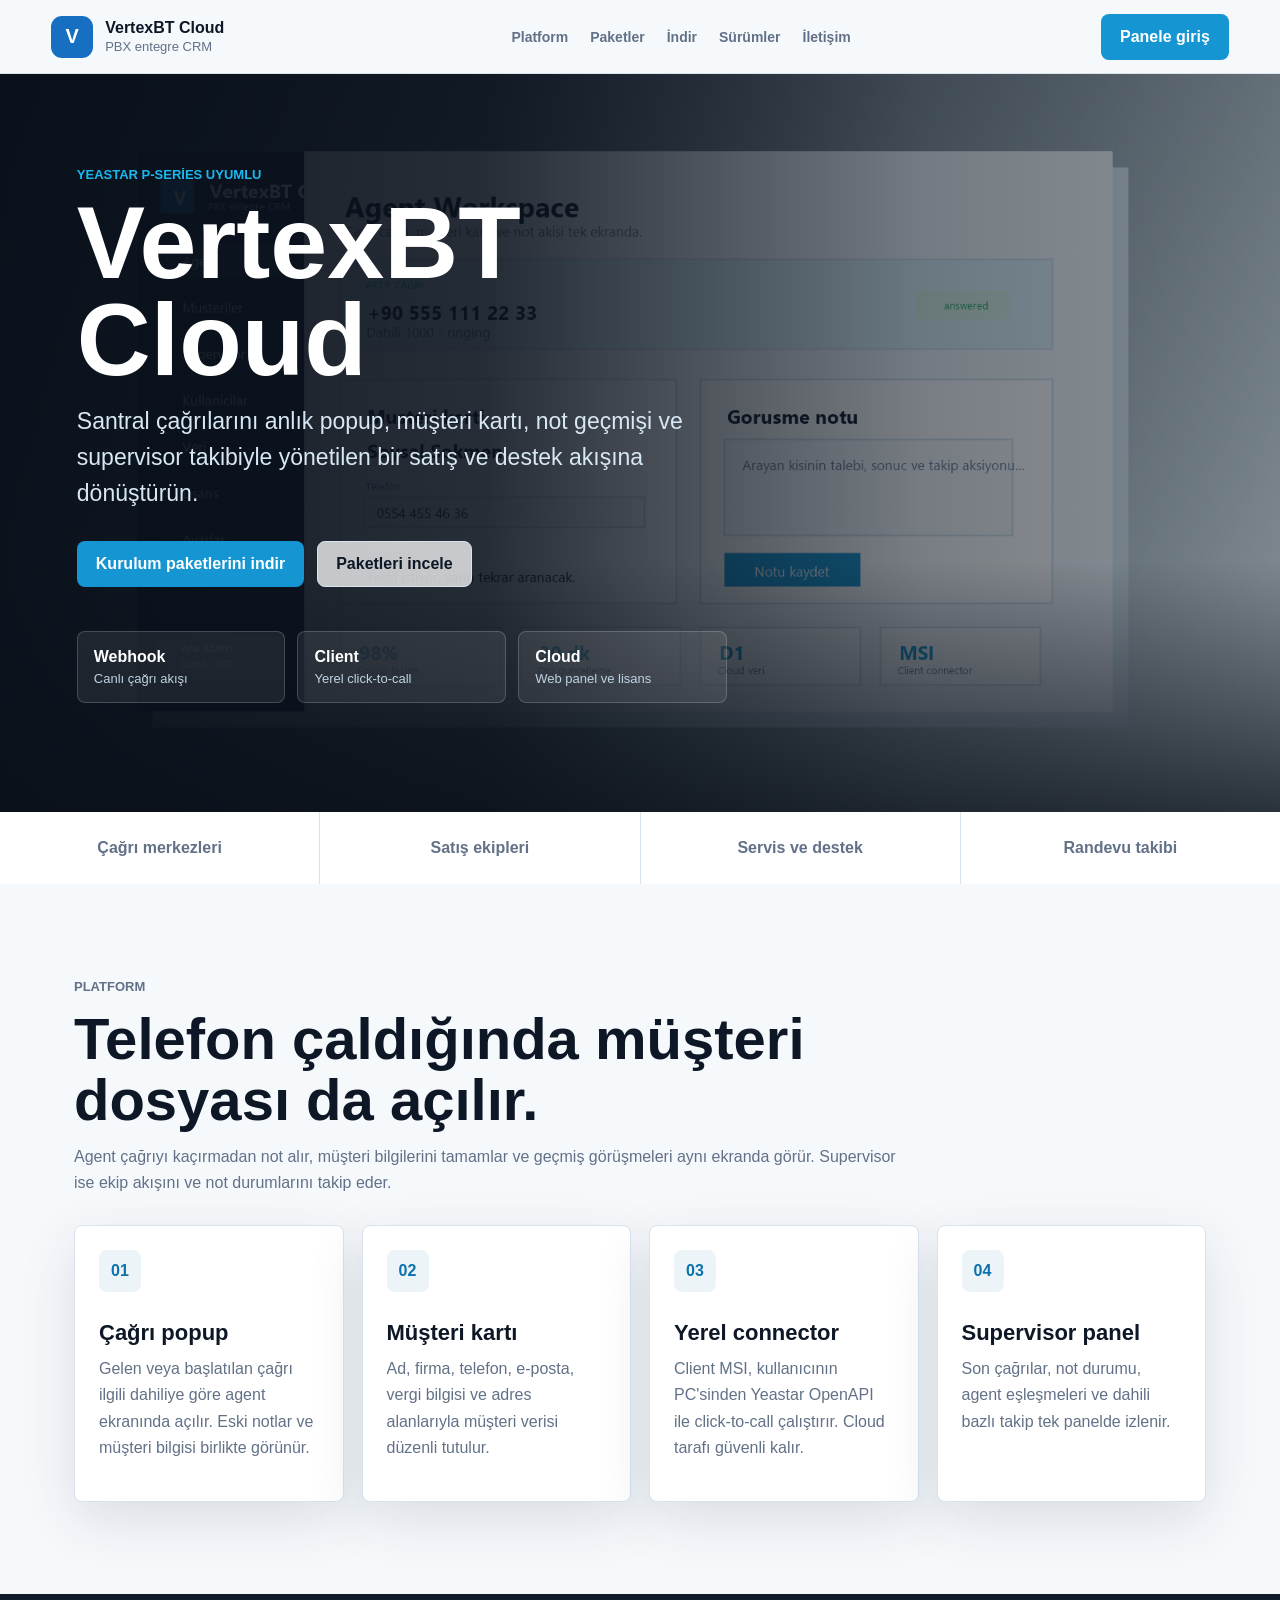
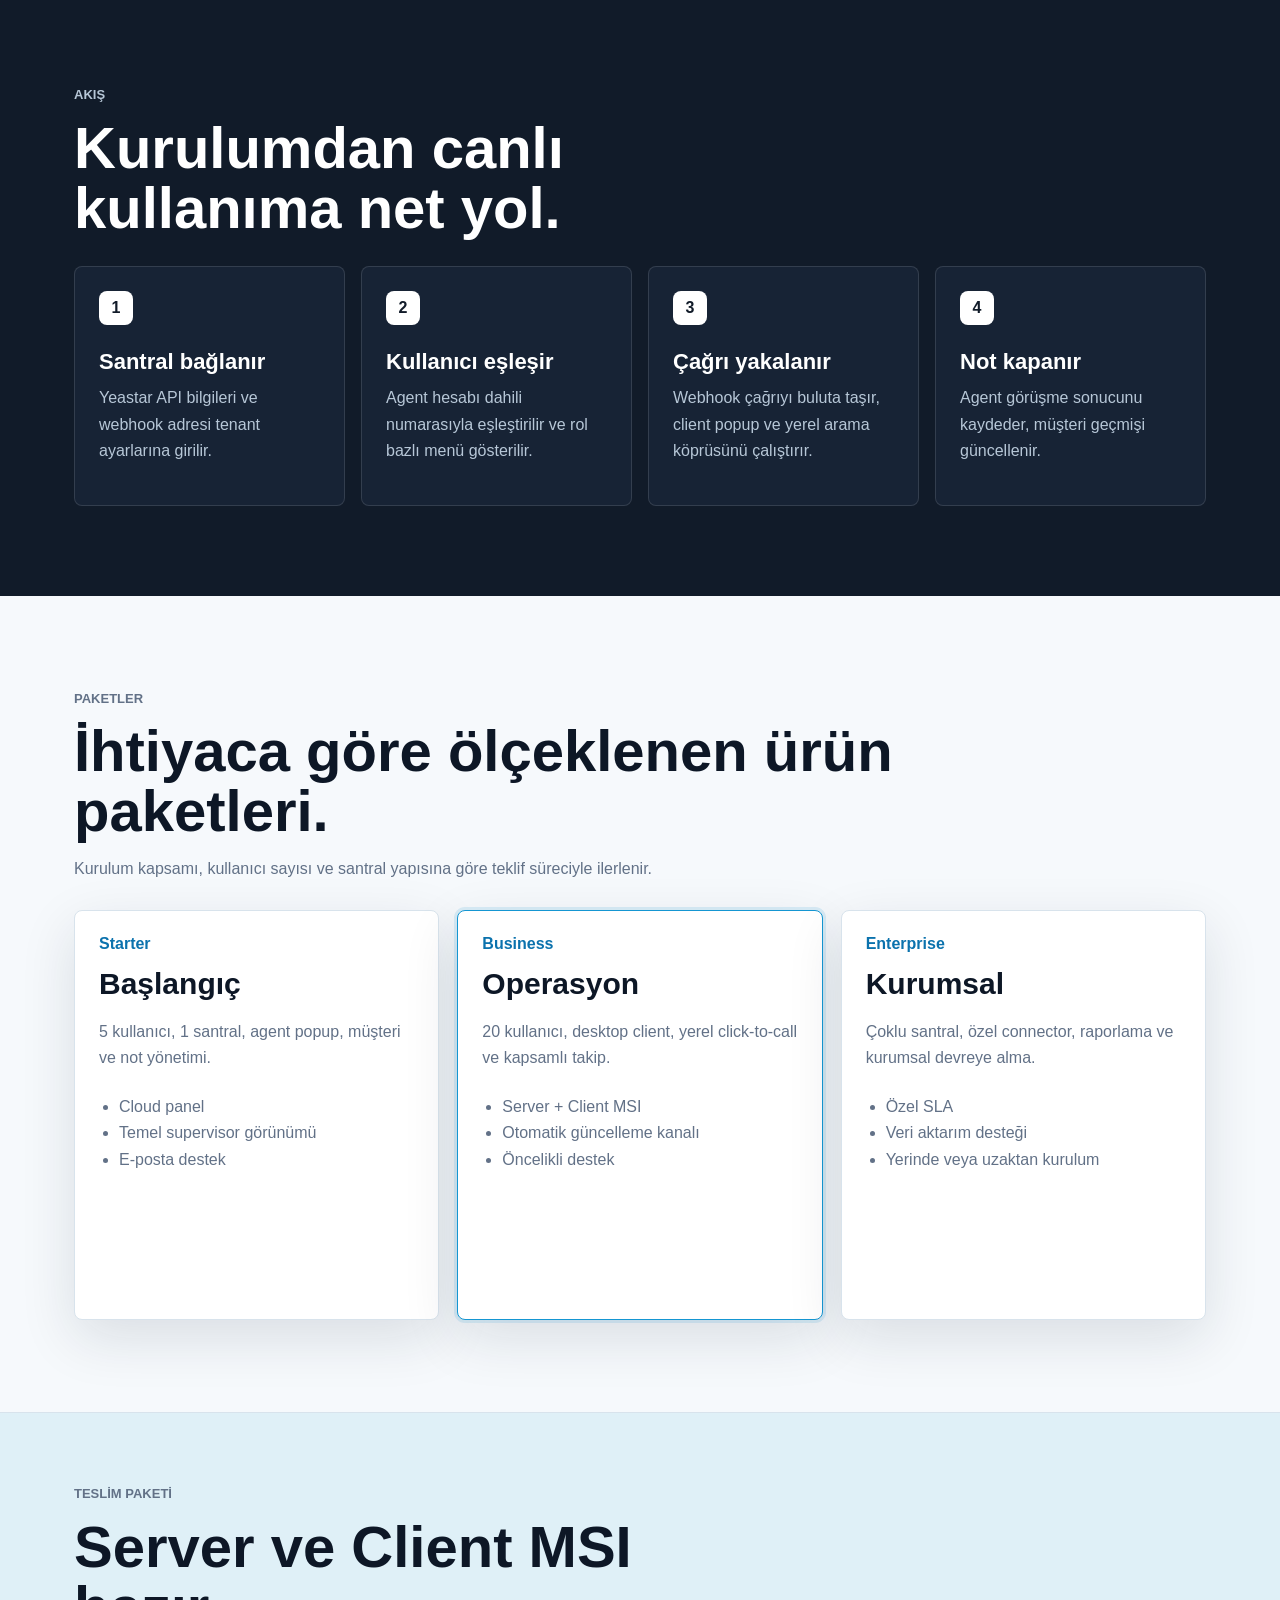
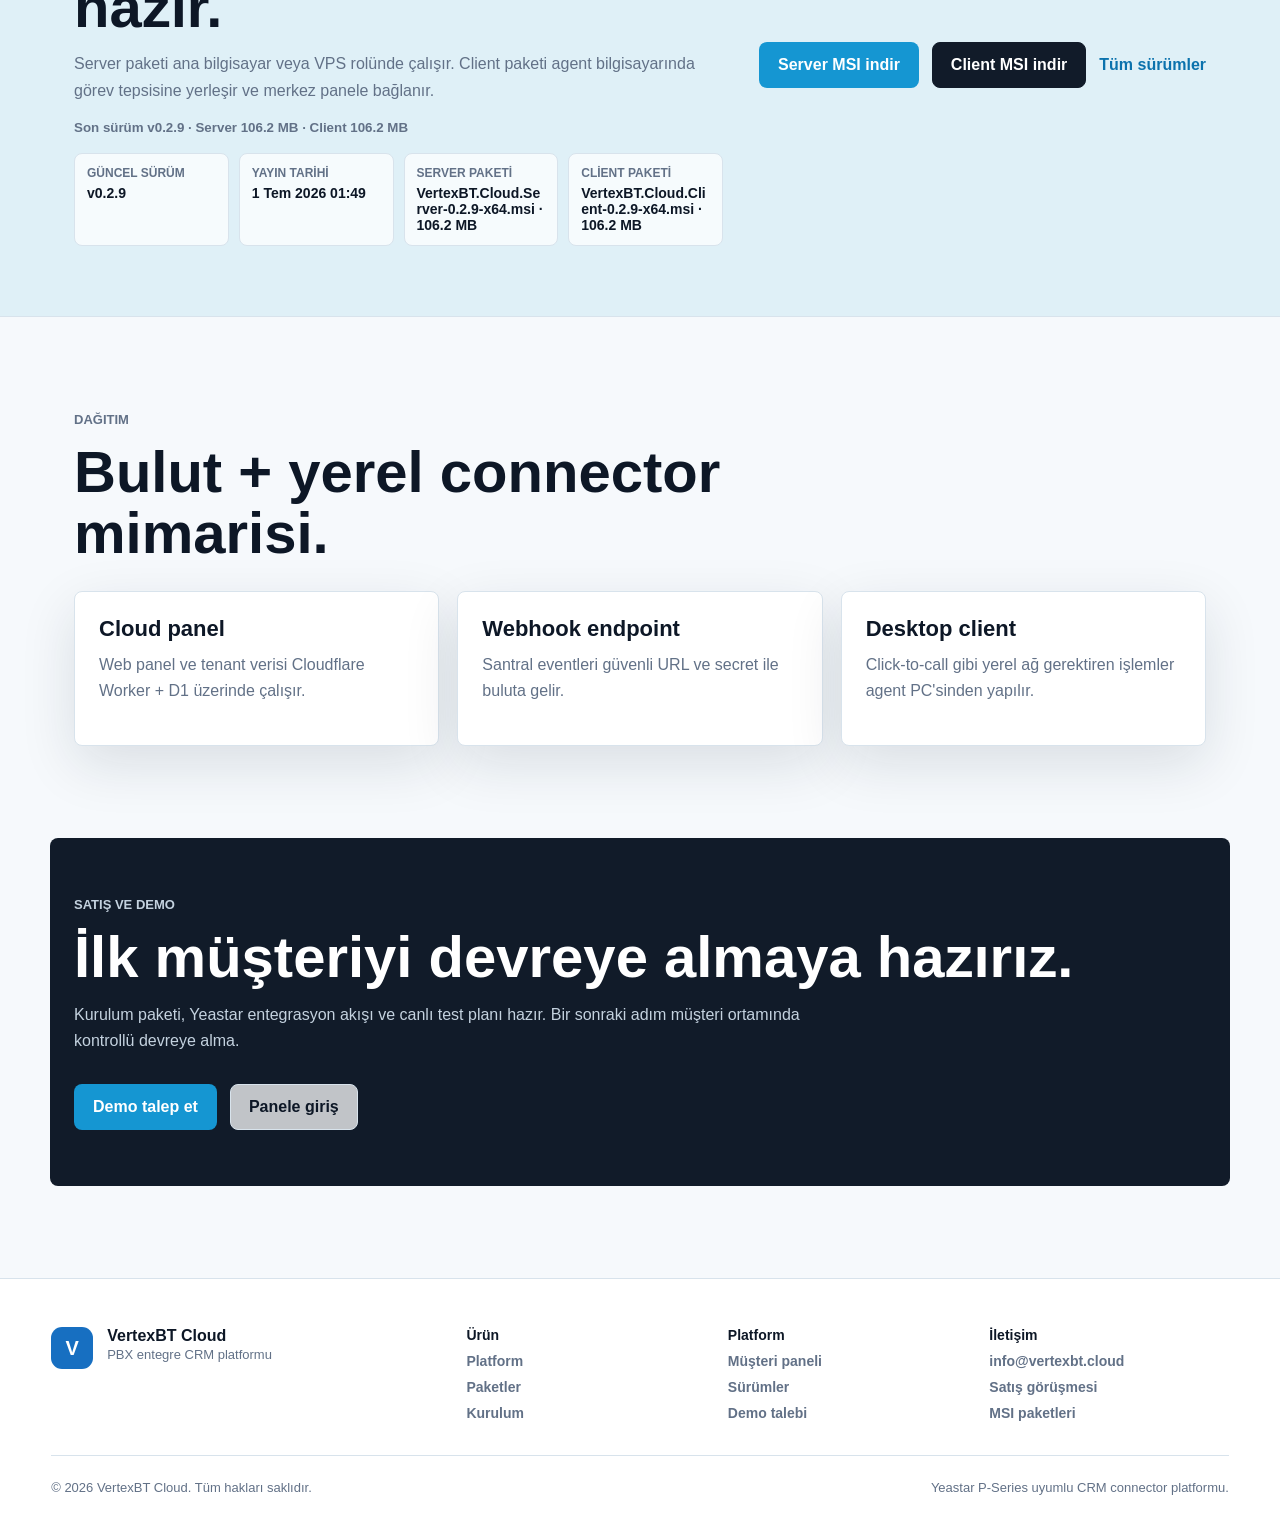
==== commit c5df47cc: "Update landing to v0.2.9" ====
--- a/index.html
+++ b/index.html
@@ -1,4 +1,4 @@
-<!doctype html>
+﻿<!doctype html>
 <html lang="tr">
   <head>
     <meta charset="utf-8" />
@@ -11,8 +11,8 @@
     <meta property="og:title" content="VertexBT Cloud" />
     <meta property="og:description" content="Santral çağrılarını müşteri takibi ve satış akışına dönüştüren PBX entegre CRM." />
     <meta property="og:image" content="./assets/product-preview.png" />
-    <link rel="preload" href="./assets/product-preview.png?v=0.2.8-landing3" as="image" />
-    <link rel="stylesheet" href="./styles.css?v=0.2.8-landing3" />
+    <link rel="preload" href="./assets/product-preview.png?v=0.2.9-landing1" as="image" />
+    <link rel="stylesheet" href="./styles.css?v=0.2.9-landing1" />
   </head>
   <body>
     <header class="topbar" aria-label="Ana menü">
@@ -36,7 +36,7 @@
     <main>
       <section class="hero">
         <picture>
-          <img src="./assets/product-preview.png?v=0.2.8-landing3" alt="VertexBT Cloud agent ekranı ve çağrı popup arayüzü" />
+          <img src="./assets/product-preview.png?v=0.2.9-landing1" alt="VertexBT Cloud agent ekranı ve çağrı popup arayüzü" />
         </picture>
         <div class="hero-overlay"></div>
         <div class="hero-content">
@@ -264,6 +264,7 @@
         <span>Yeastar P-Series uyumlu CRM connector platformu.</span>
       </div>
     </footer>
-    <script src="./main.js?v=0.2.8-landing3"></script>
+    <script src="./main.js?v=0.2.9-landing1"></script>
   </body>
 </html>
+
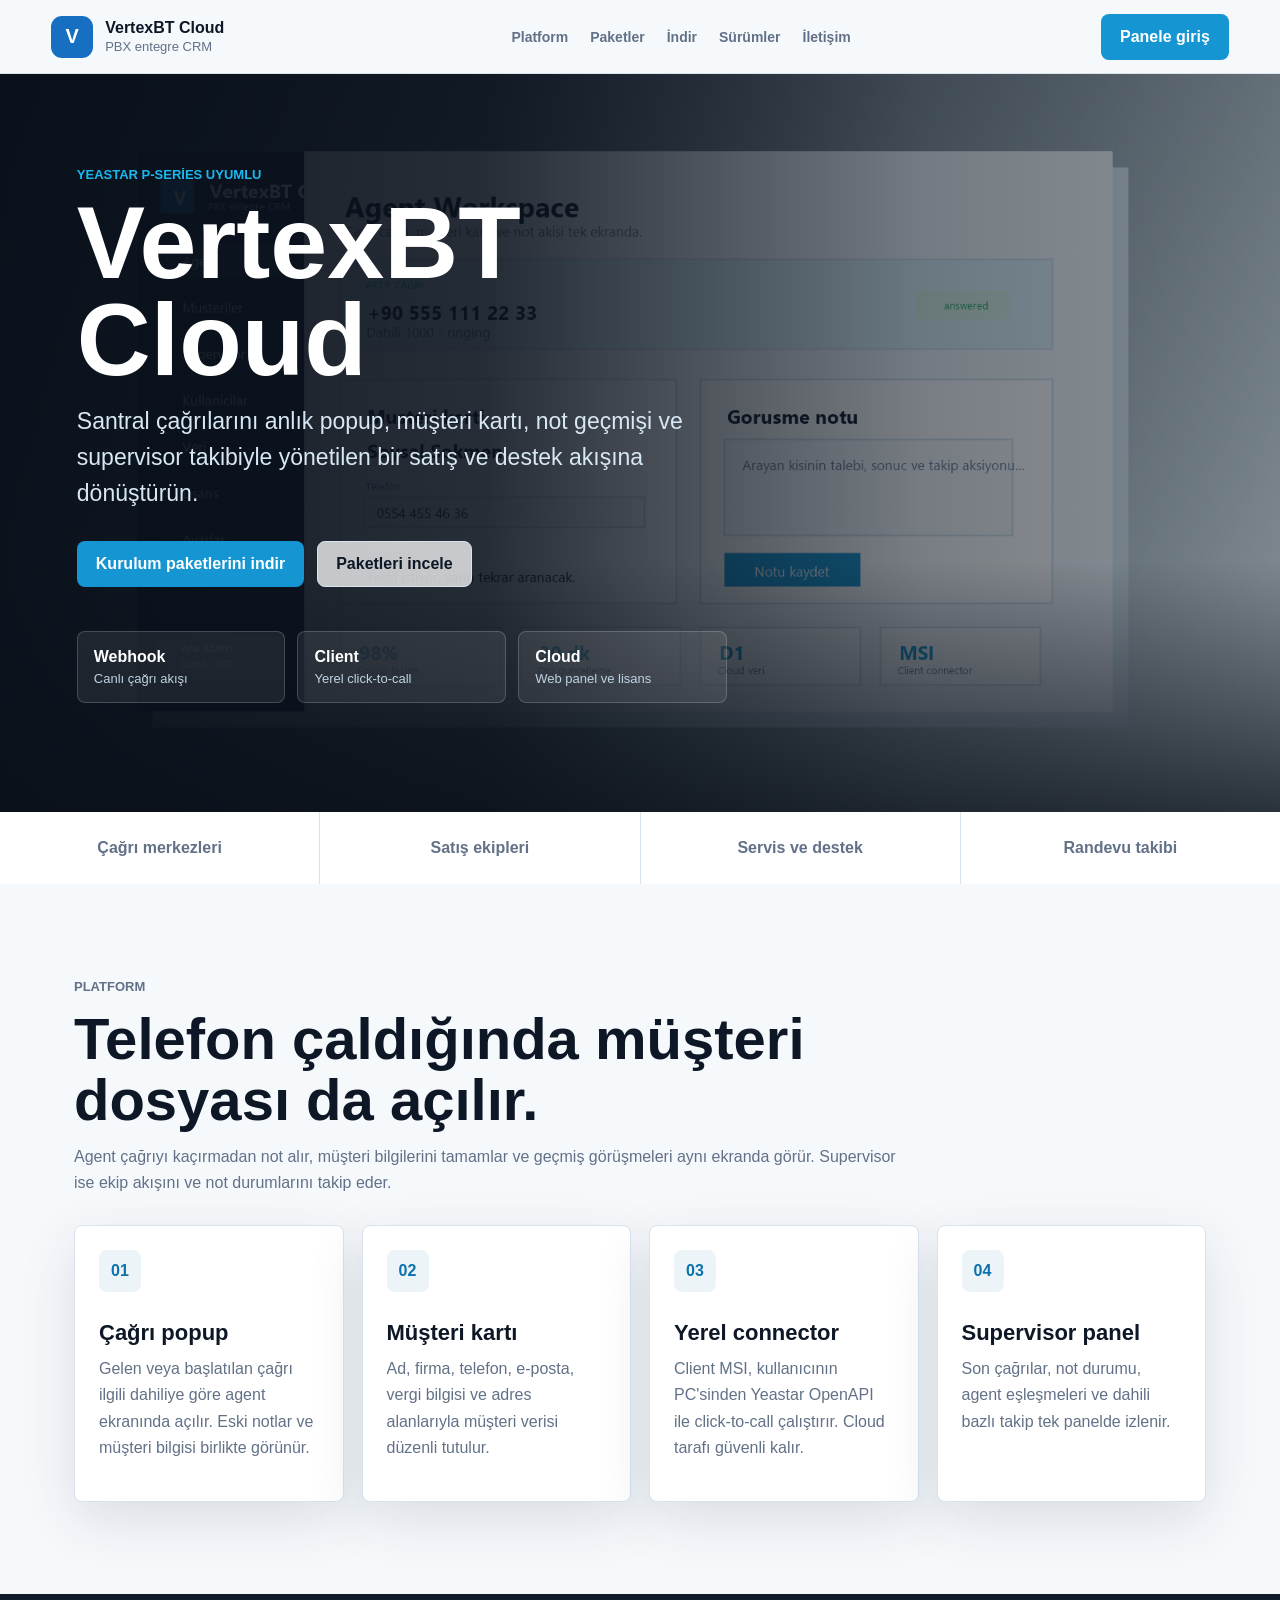
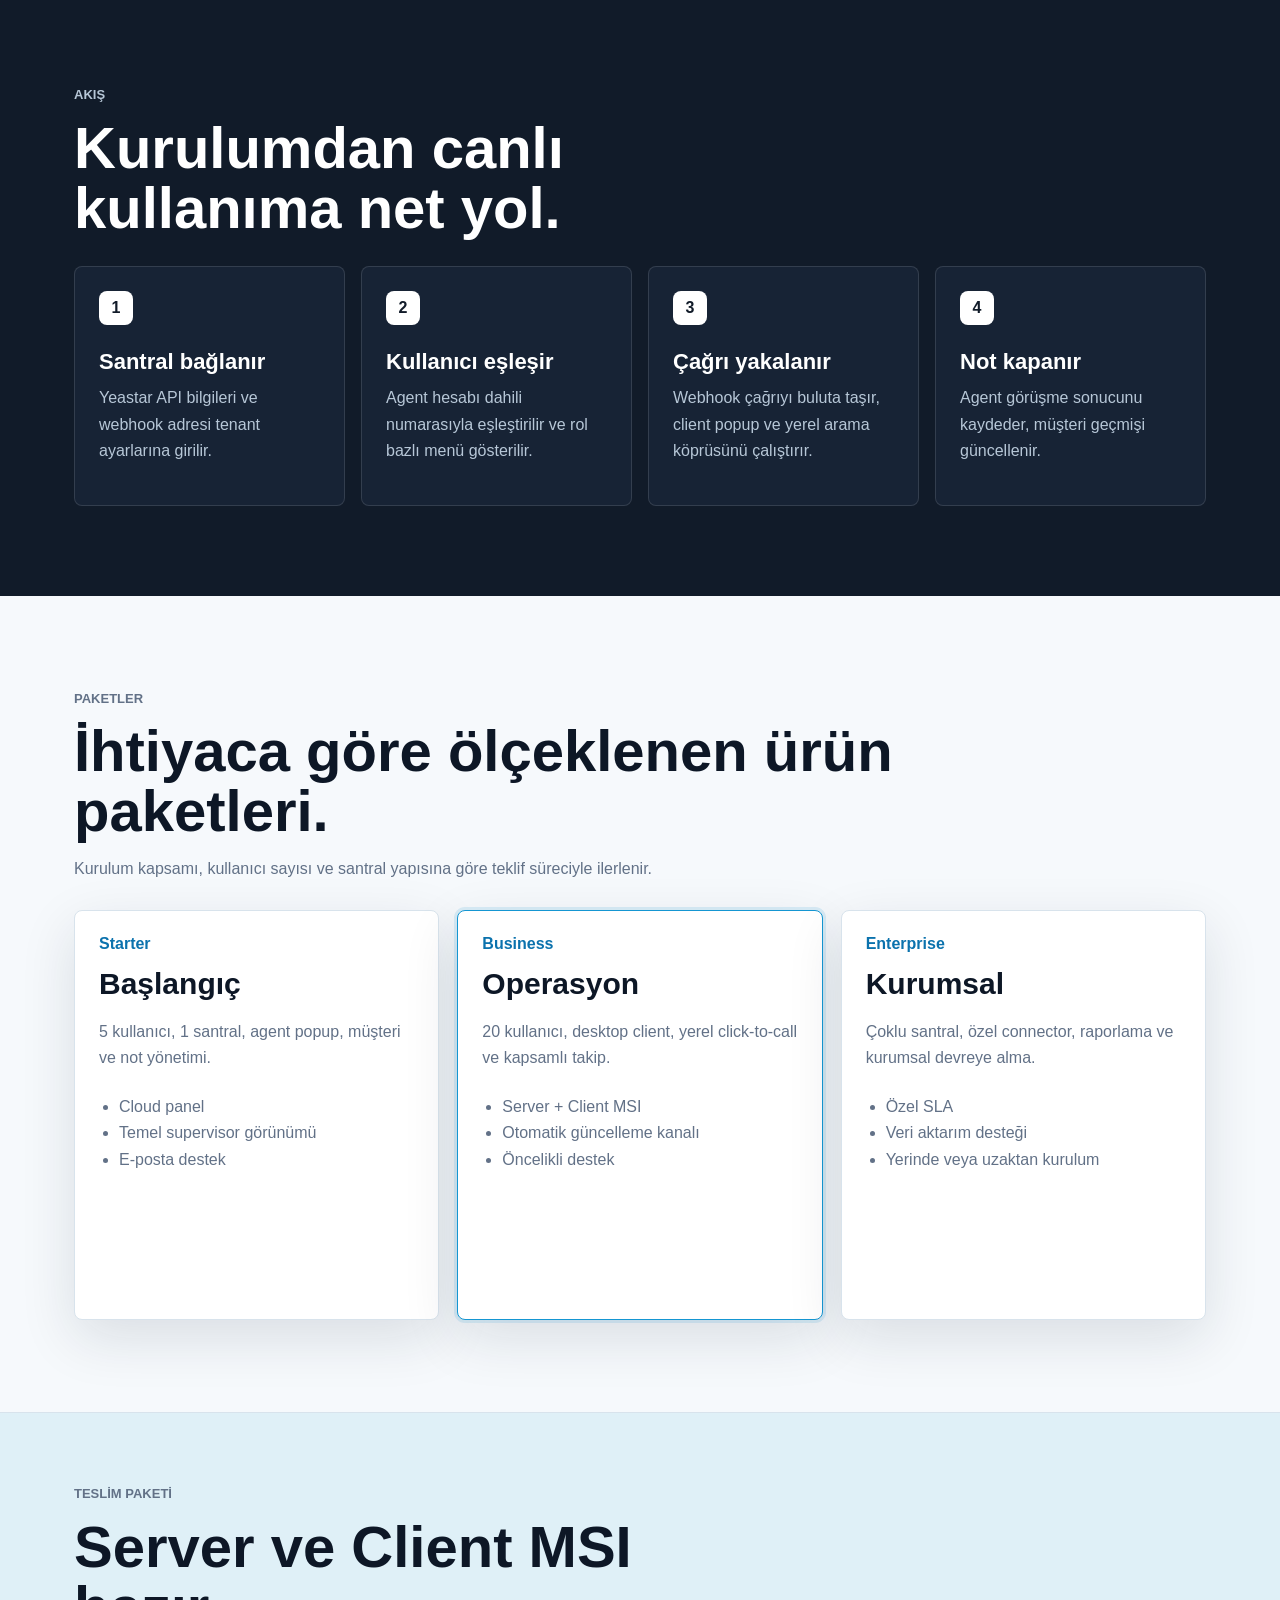
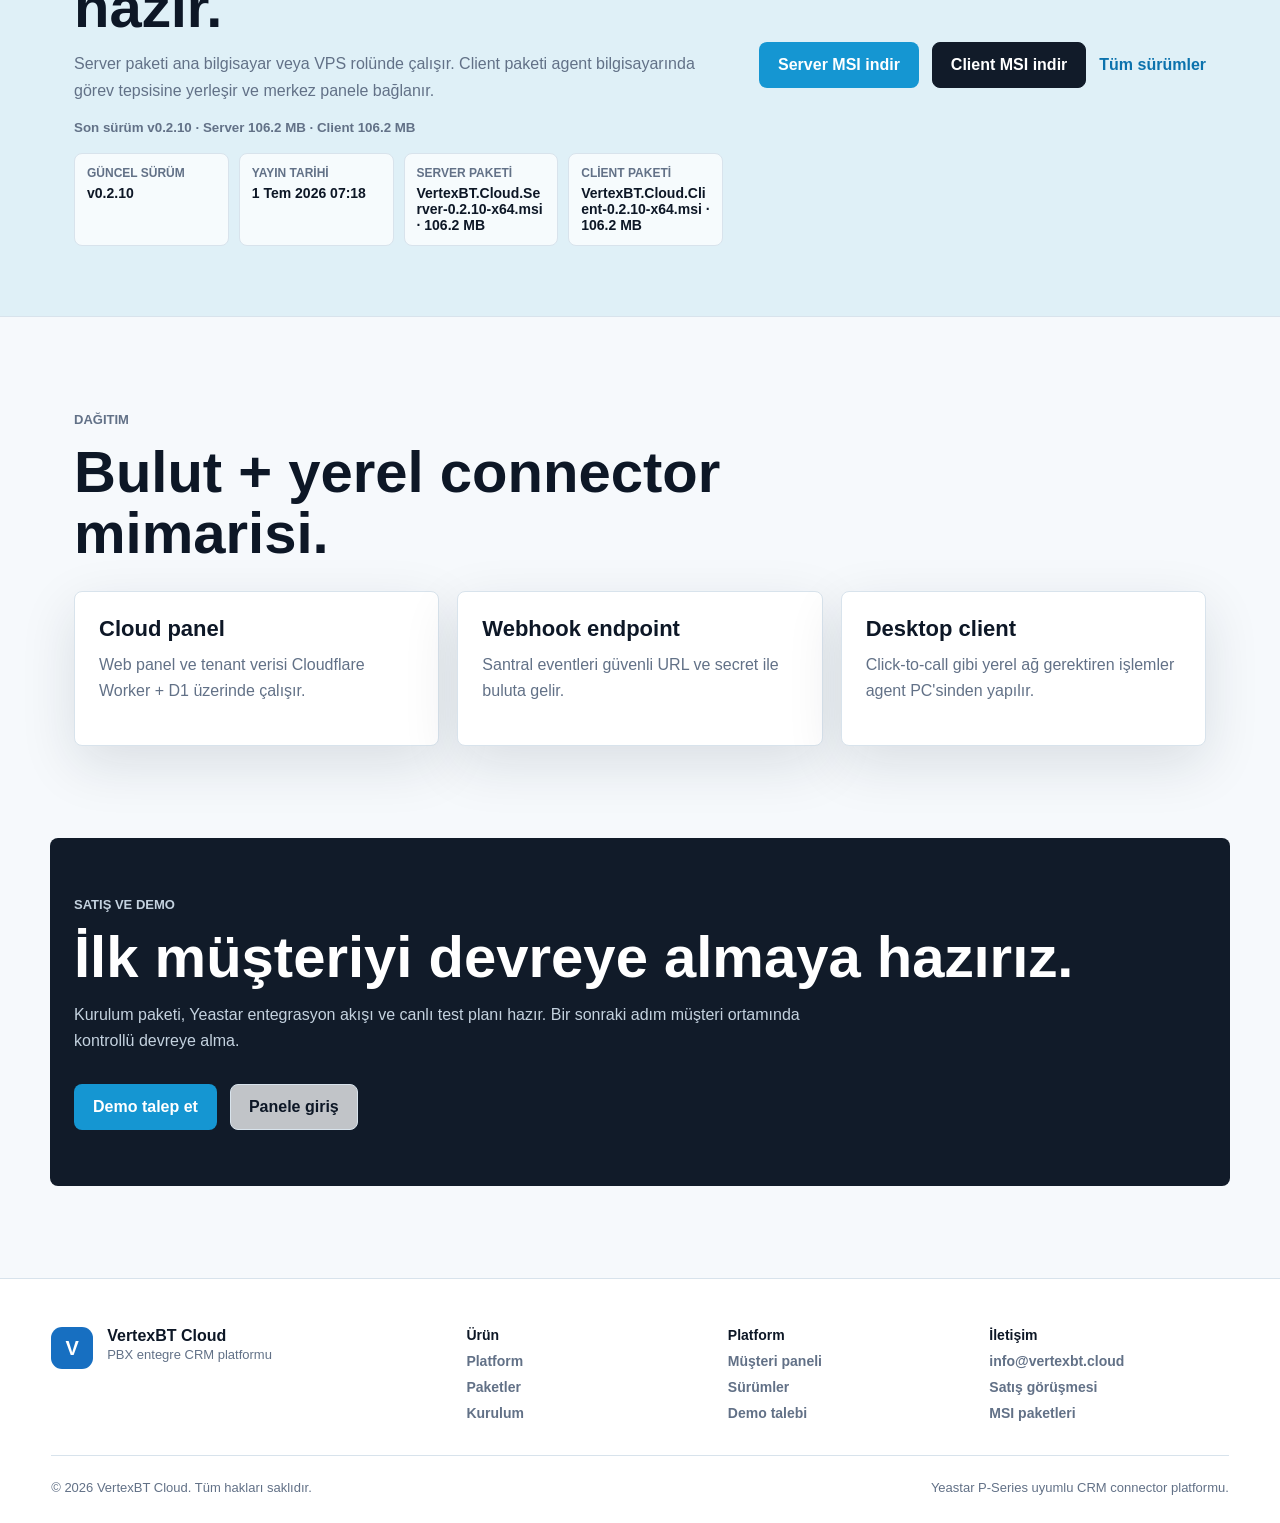
==== commit 9de94806: "Update landing to v0.2.10" ====
--- a/index.html
+++ b/index.html
@@ -11,8 +11,8 @@
     <meta property="og:title" content="VertexBT Cloud" />
     <meta property="og:description" content="Santral çağrılarını müşteri takibi ve satış akışına dönüştüren PBX entegre CRM." />
     <meta property="og:image" content="./assets/product-preview.png" />
-    <link rel="preload" href="./assets/product-preview.png?v=0.2.9-landing1" as="image" />
-    <link rel="stylesheet" href="./styles.css?v=0.2.9-landing1" />
+    <link rel="preload" href="./assets/product-preview.png?v=0.2.10-landing1" as="image" />
+    <link rel="stylesheet" href="./styles.css?v=0.2.10-landing1" />
   </head>
   <body>
     <header class="topbar" aria-label="Ana menü">
@@ -36,7 +36,7 @@
     <main>
       <section class="hero">
         <picture>
-          <img src="./assets/product-preview.png?v=0.2.9-landing1" alt="VertexBT Cloud agent ekranı ve çağrı popup arayüzü" />
+          <img src="./assets/product-preview.png?v=0.2.10-landing1" alt="VertexBT Cloud agent ekranı ve çağrı popup arayüzü" />
         </picture>
         <div class="hero-overlay"></div>
         <div class="hero-content">
@@ -264,7 +264,8 @@
         <span>Yeastar P-Series uyumlu CRM connector platformu.</span>
       </div>
     </footer>
-    <script src="./main.js?v=0.2.9-landing1"></script>
+    <script src="./main.js?v=0.2.10-landing1"></script>
   </body>
 </html>
 
+
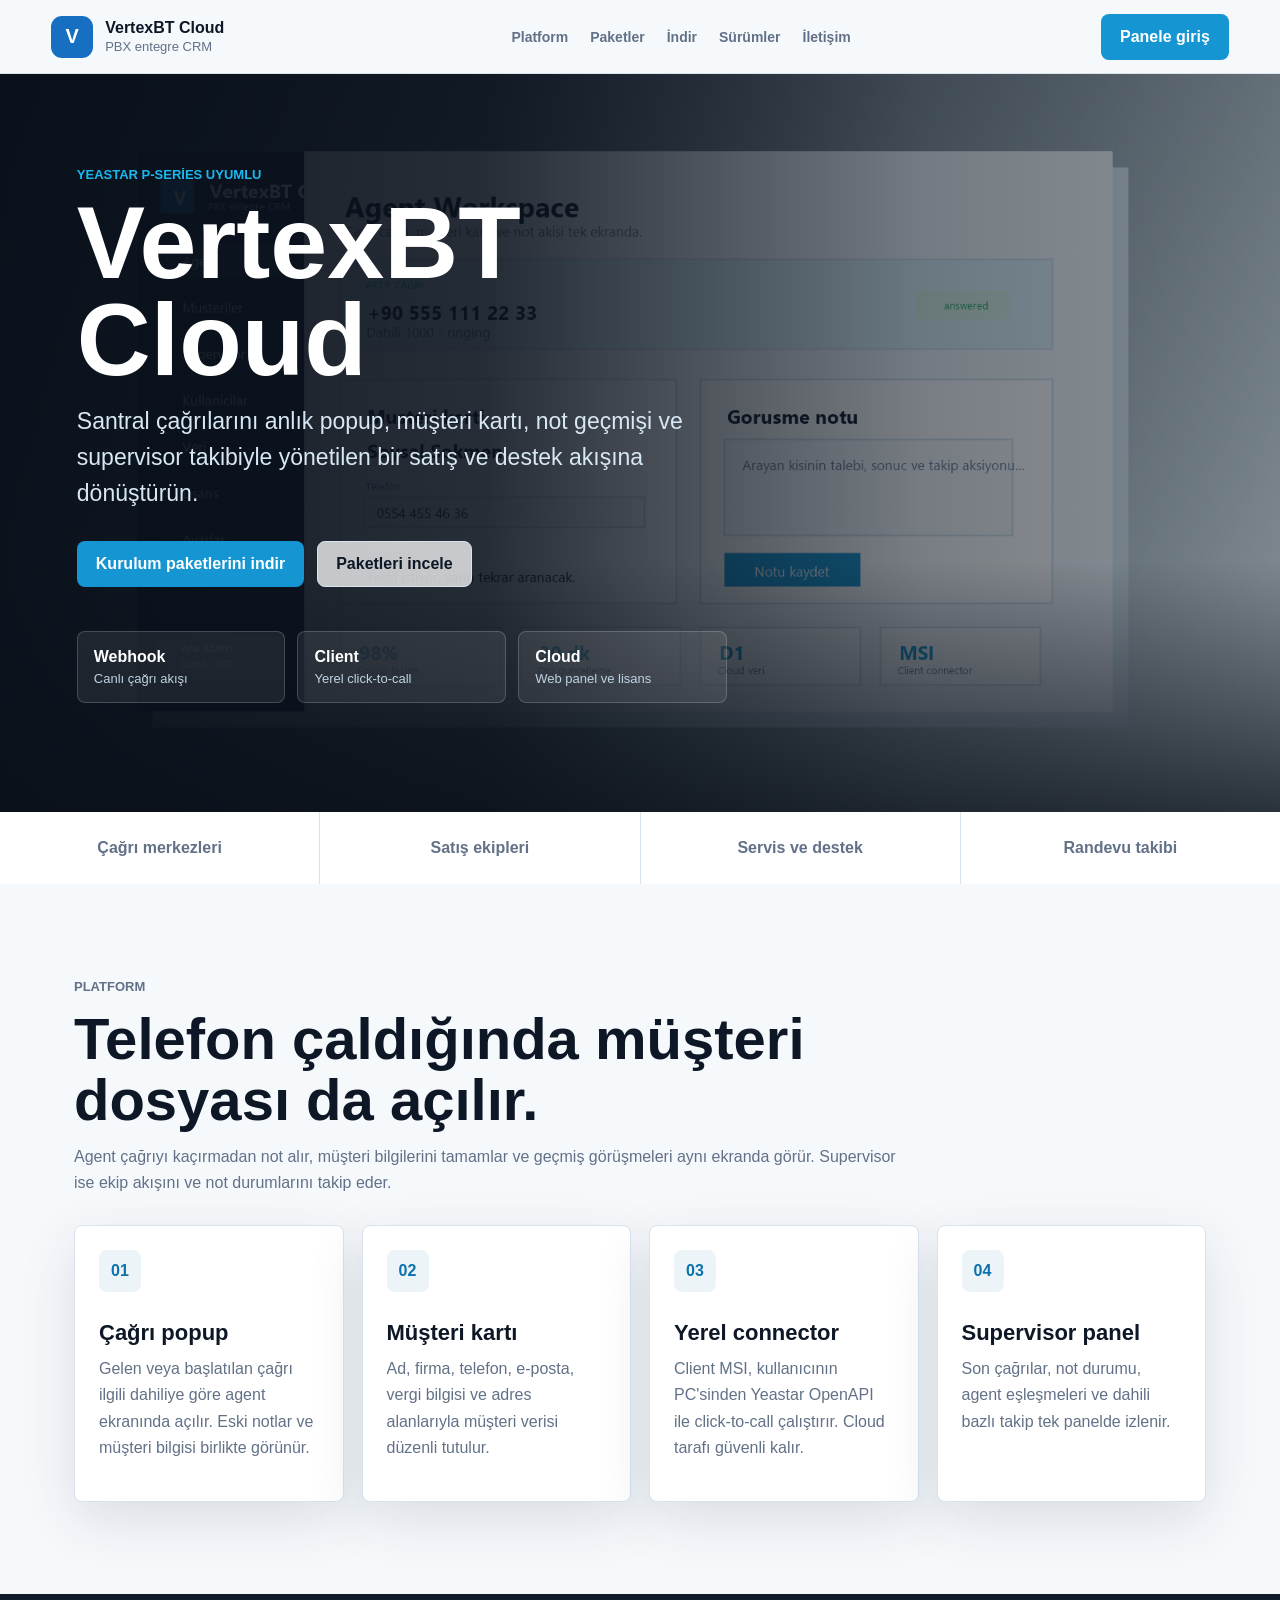
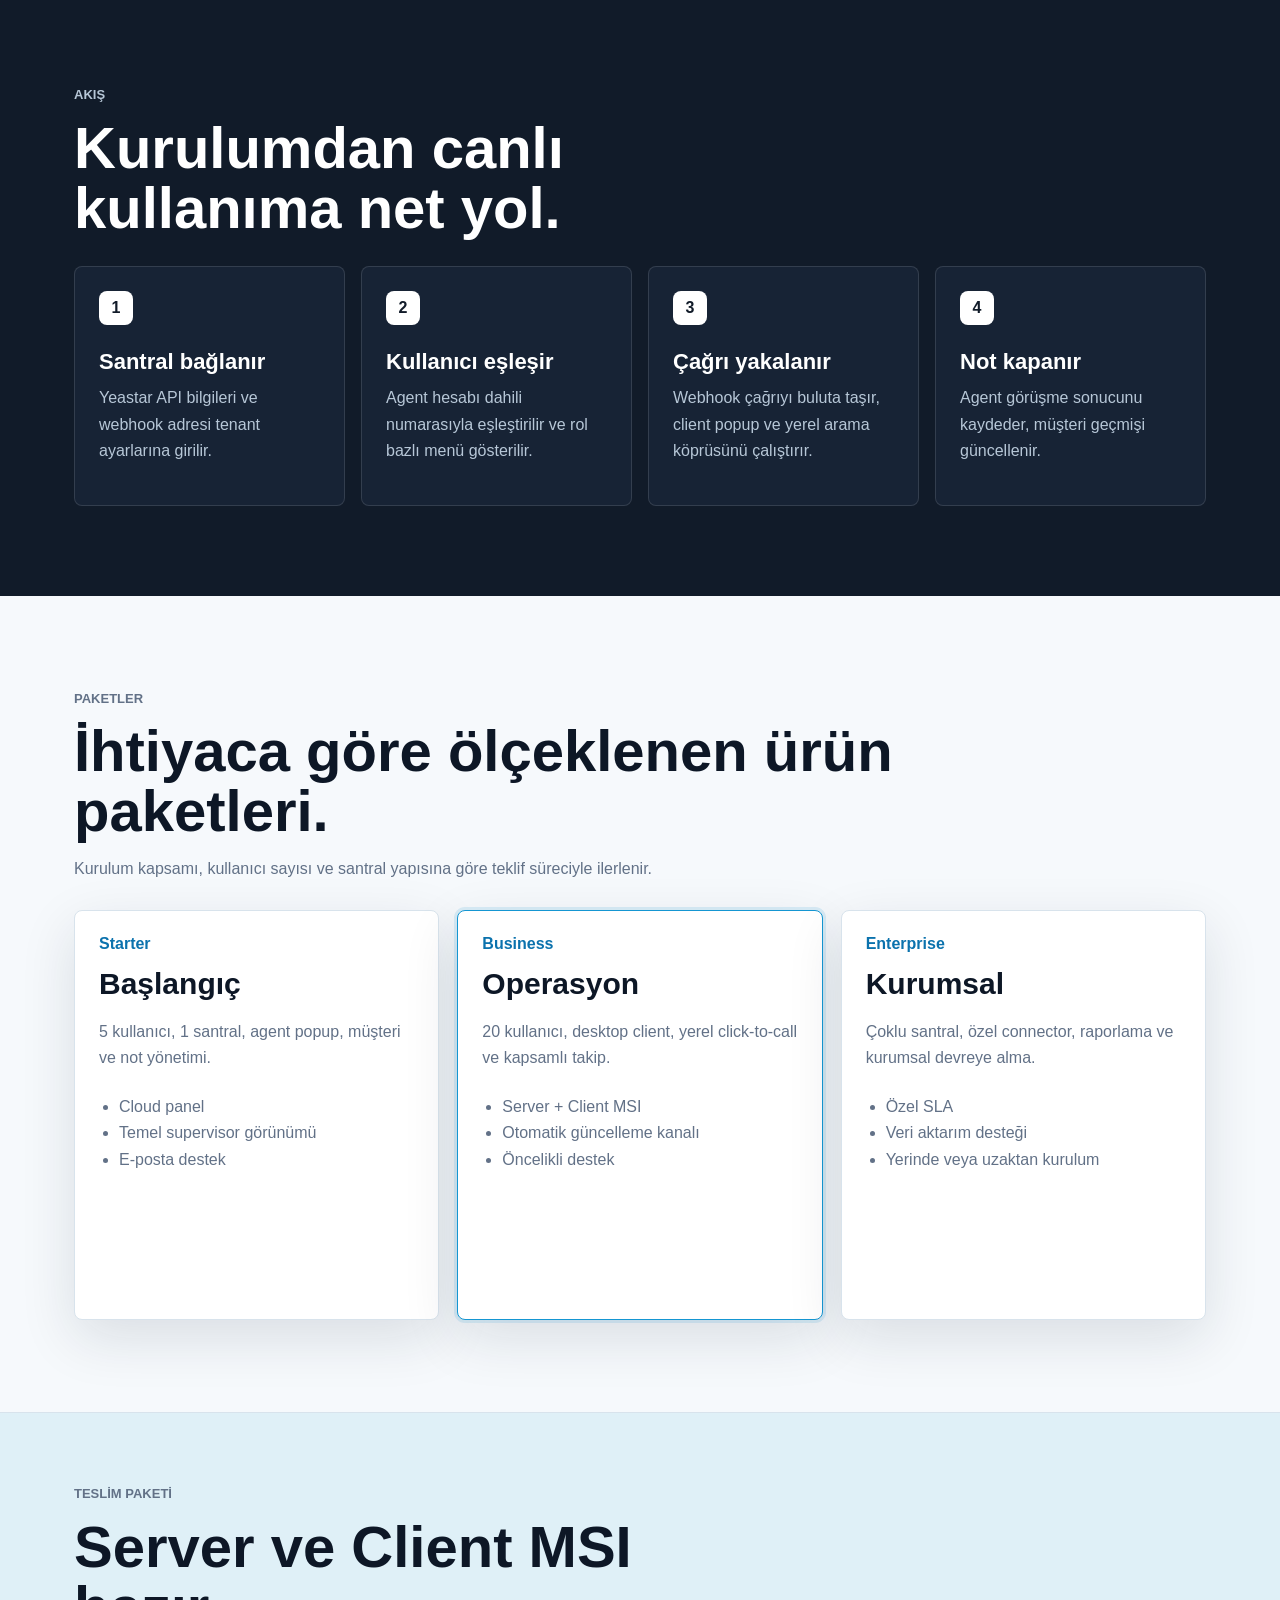
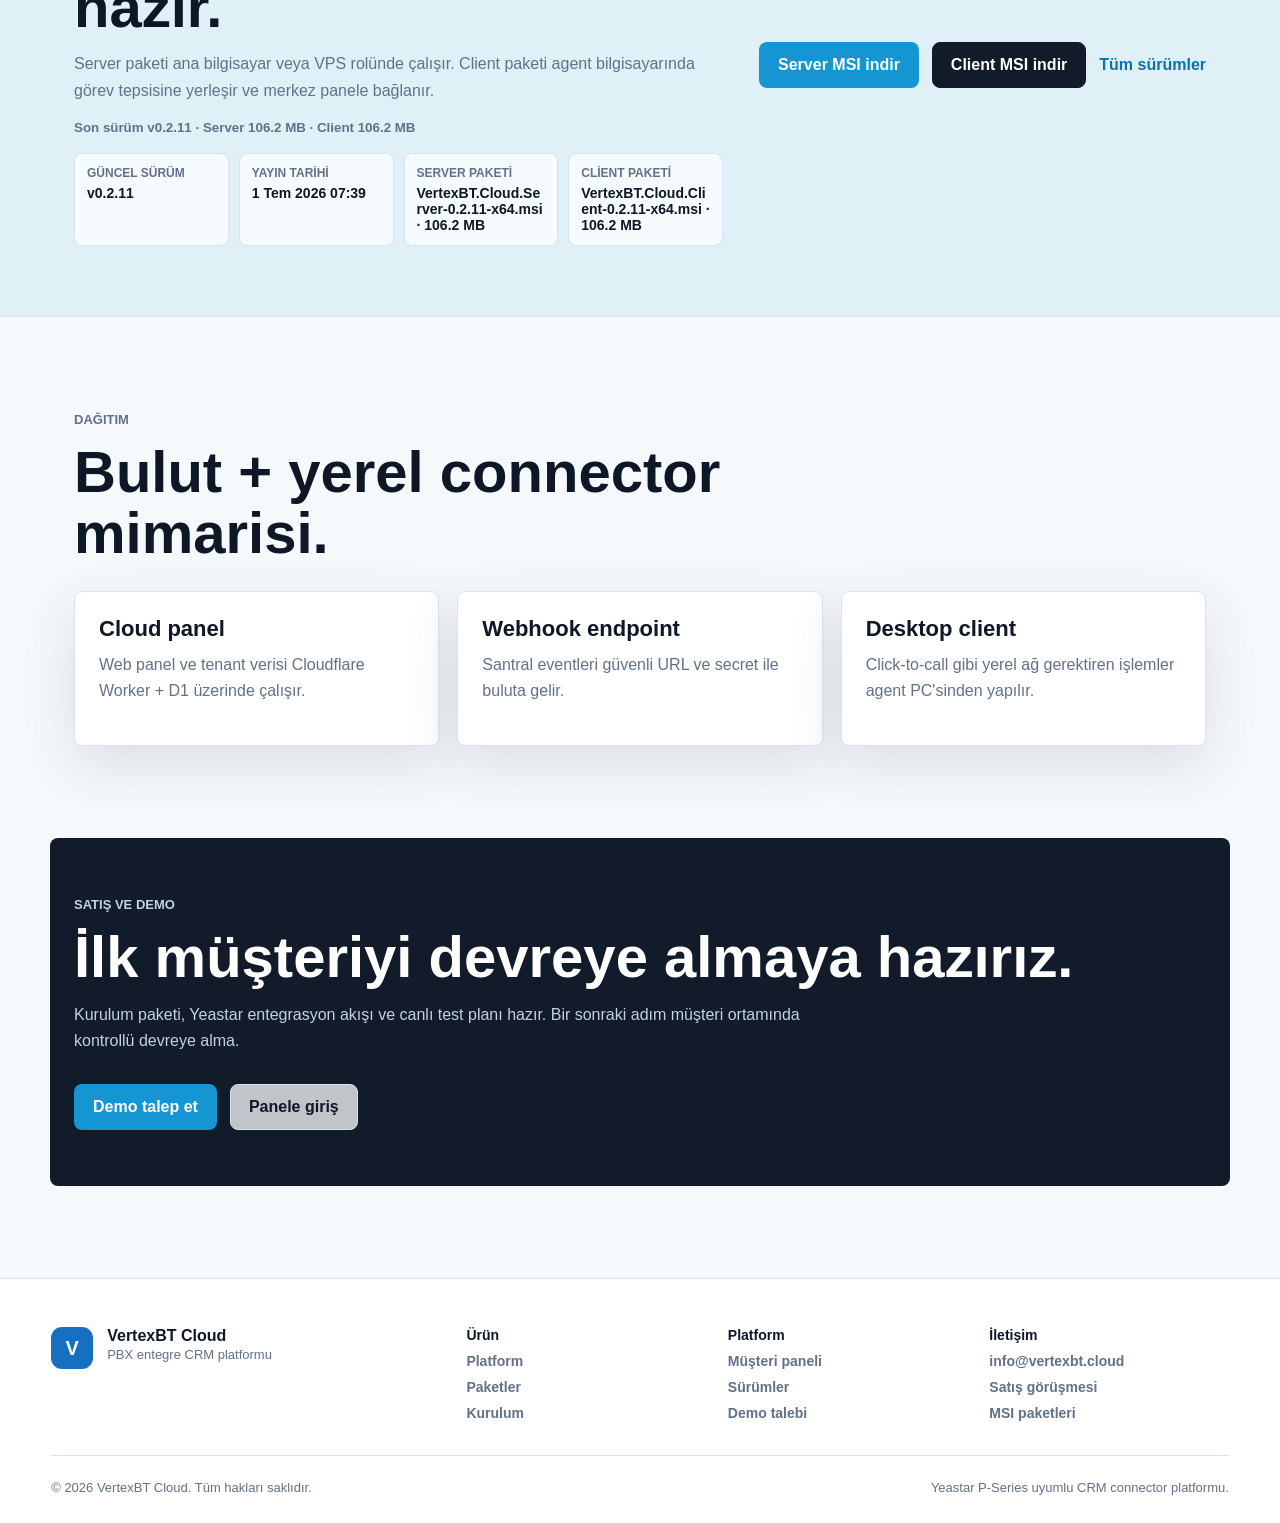
==== commit 4f5e6b42: "Update landing to v0.2.11" ====
--- a/index.html
+++ b/index.html
@@ -11,8 +11,8 @@
     <meta property="og:title" content="VertexBT Cloud" />
     <meta property="og:description" content="Santral çağrılarını müşteri takibi ve satış akışına dönüştüren PBX entegre CRM." />
     <meta property="og:image" content="./assets/product-preview.png" />
-    <link rel="preload" href="./assets/product-preview.png?v=0.2.10-landing1" as="image" />
-    <link rel="stylesheet" href="./styles.css?v=0.2.10-landing1" />
+    <link rel="preload" href="./assets/product-preview.png?v=0.2.11-landing1" as="image" />
+    <link rel="stylesheet" href="./styles.css?v=0.2.11-landing1" />
   </head>
   <body>
     <header class="topbar" aria-label="Ana menü">
@@ -36,7 +36,7 @@
     <main>
       <section class="hero">
         <picture>
-          <img src="./assets/product-preview.png?v=0.2.10-landing1" alt="VertexBT Cloud agent ekranı ve çağrı popup arayüzü" />
+          <img src="./assets/product-preview.png?v=0.2.11-landing1" alt="VertexBT Cloud agent ekranı ve çağrı popup arayüzü" />
         </picture>
         <div class="hero-overlay"></div>
         <div class="hero-content">
@@ -264,8 +264,9 @@
         <span>Yeastar P-Series uyumlu CRM connector platformu.</span>
       </div>
     </footer>
-    <script src="./main.js?v=0.2.10-landing1"></script>
+    <script src="./main.js?v=0.2.11-landing1"></script>
   </body>
 </html>
 
 
+
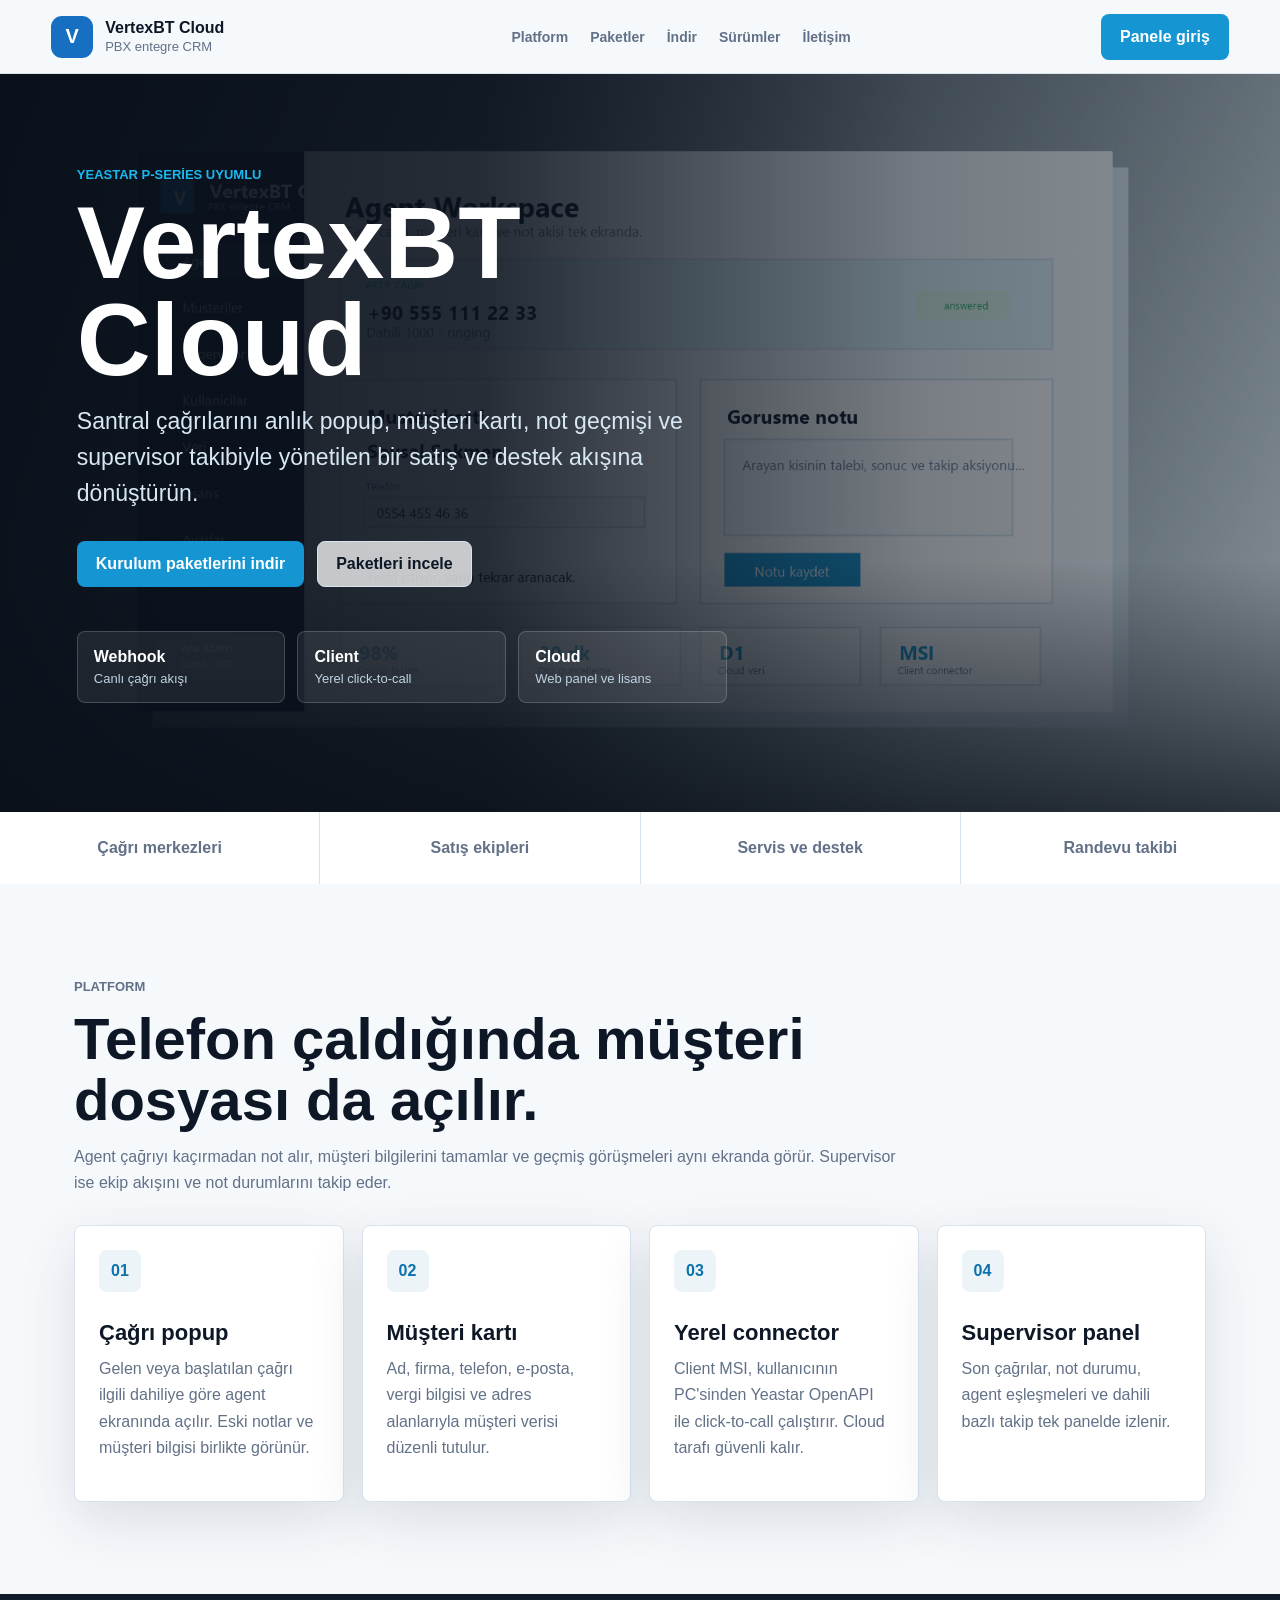
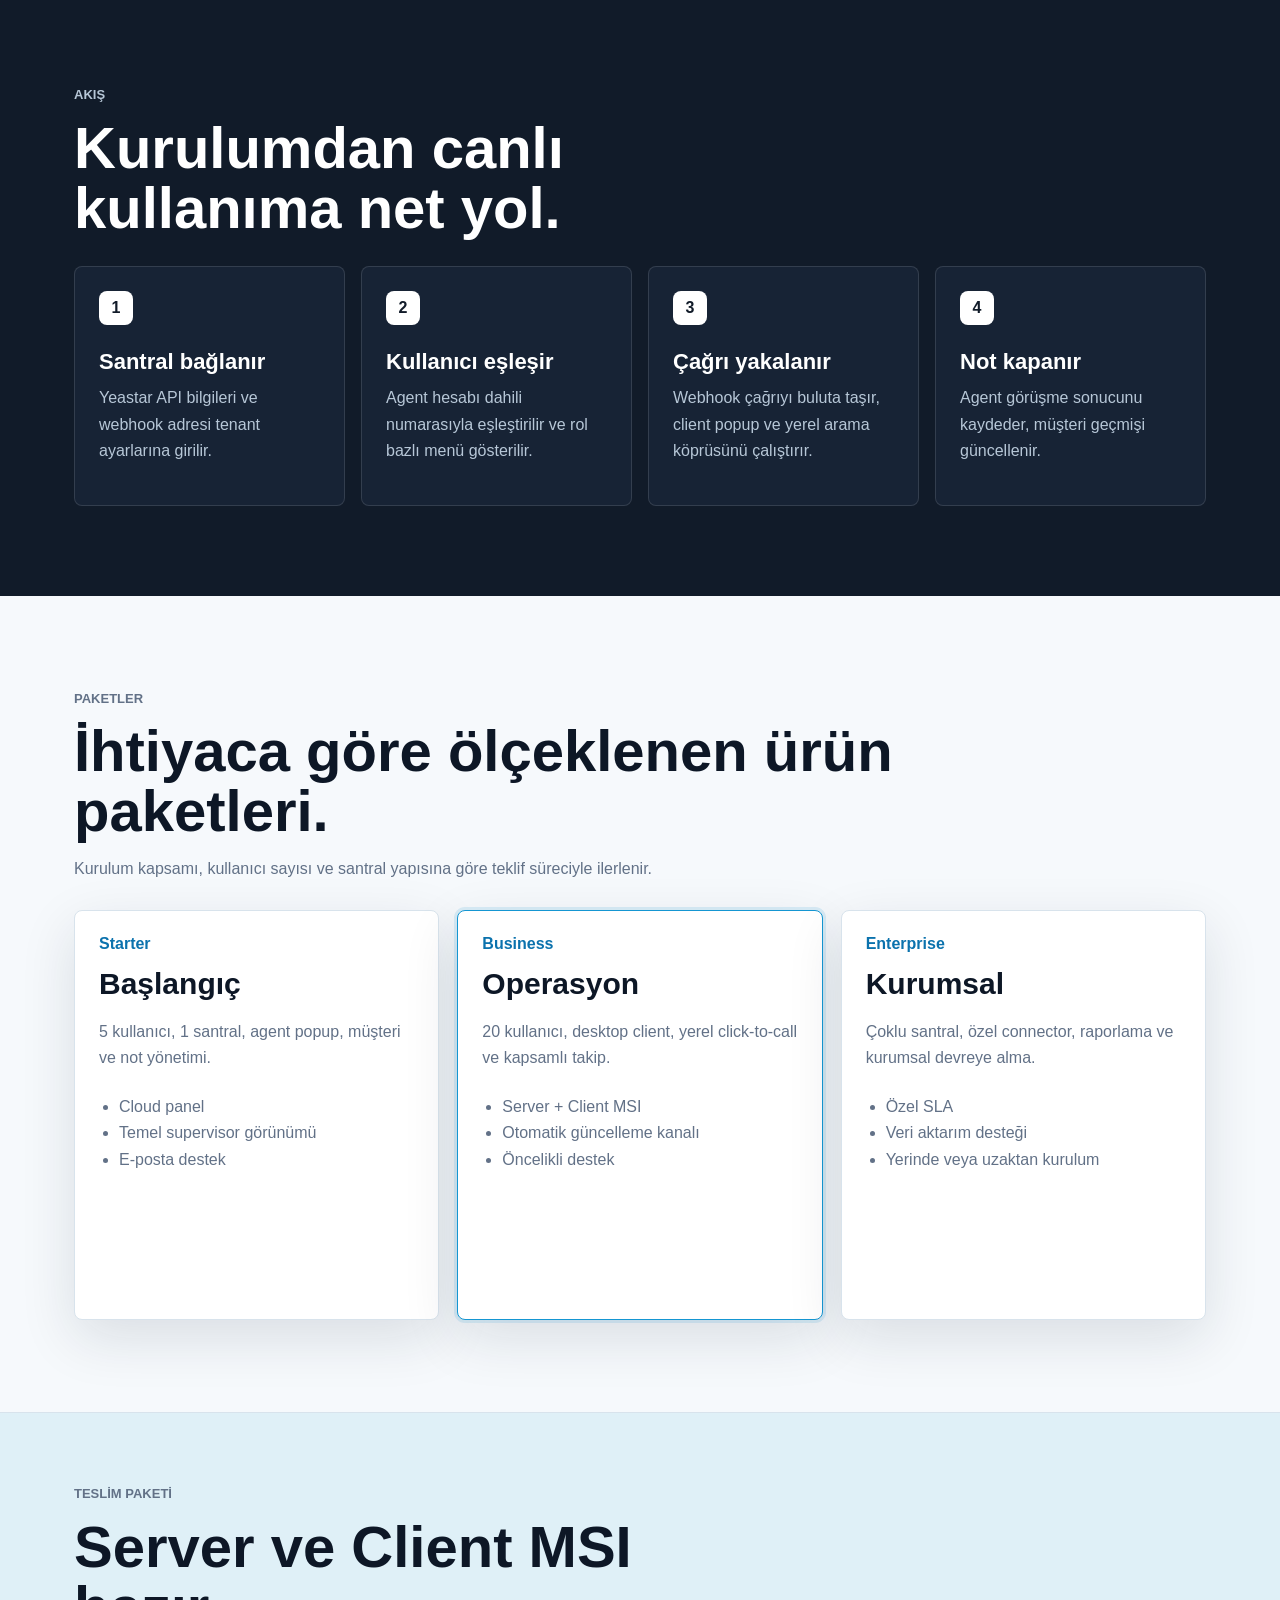
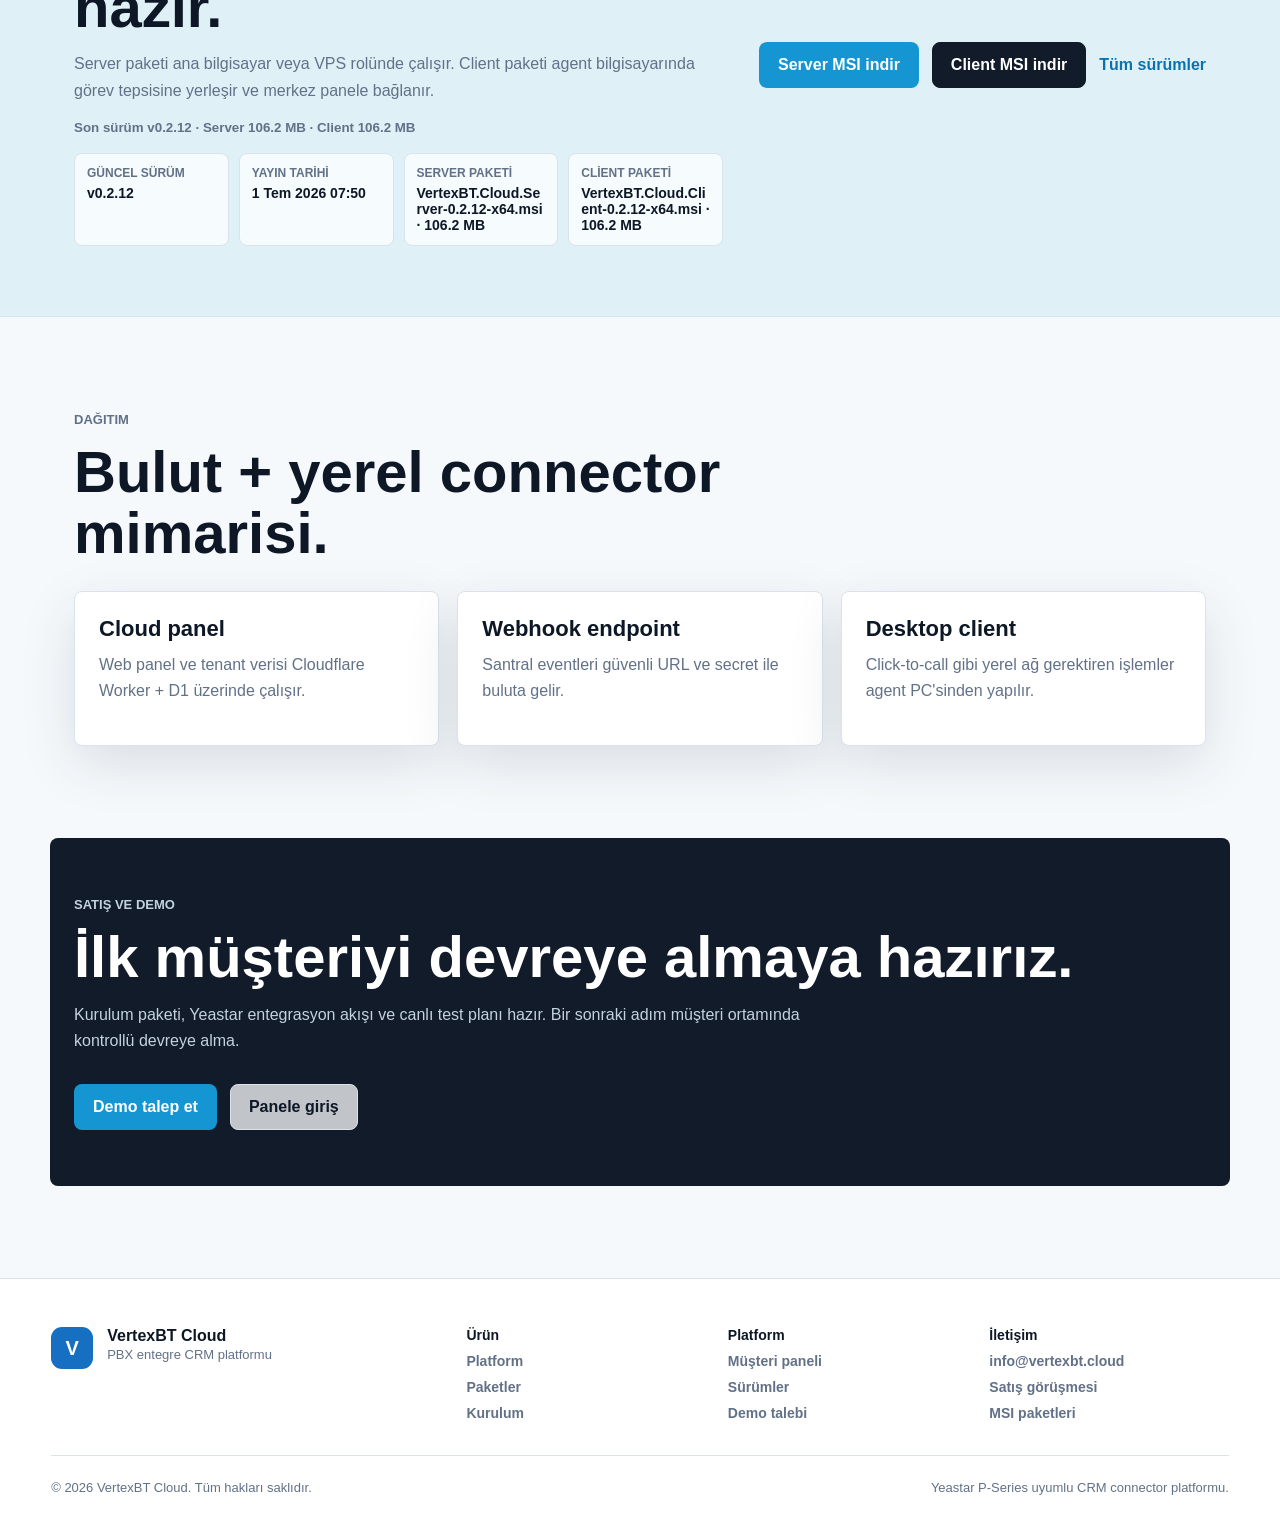
==== commit 7a97d7cb: "Update landing to v0.2.12" ====
--- a/index.html
+++ b/index.html
@@ -11,8 +11,8 @@
     <meta property="og:title" content="VertexBT Cloud" />
     <meta property="og:description" content="Santral çağrılarını müşteri takibi ve satış akışına dönüştüren PBX entegre CRM." />
     <meta property="og:image" content="./assets/product-preview.png" />
-    <link rel="preload" href="./assets/product-preview.png?v=0.2.11-landing1" as="image" />
-    <link rel="stylesheet" href="./styles.css?v=0.2.11-landing1" />
+    <link rel="preload" href="./assets/product-preview.png?v=0.2.12-landing1" as="image" />
+    <link rel="stylesheet" href="./styles.css?v=0.2.12-landing1" />
   </head>
   <body>
     <header class="topbar" aria-label="Ana menü">
@@ -36,7 +36,7 @@
     <main>
       <section class="hero">
         <picture>
-          <img src="./assets/product-preview.png?v=0.2.11-landing1" alt="VertexBT Cloud agent ekranı ve çağrı popup arayüzü" />
+          <img src="./assets/product-preview.png?v=0.2.12-landing1" alt="VertexBT Cloud agent ekranı ve çağrı popup arayüzü" />
         </picture>
         <div class="hero-overlay"></div>
         <div class="hero-content">
@@ -264,9 +264,10 @@
         <span>Yeastar P-Series uyumlu CRM connector platformu.</span>
       </div>
     </footer>
-    <script src="./main.js?v=0.2.11-landing1"></script>
+    <script src="./main.js?v=0.2.12-landing1"></script>
   </body>
 </html>
 
 
 
+
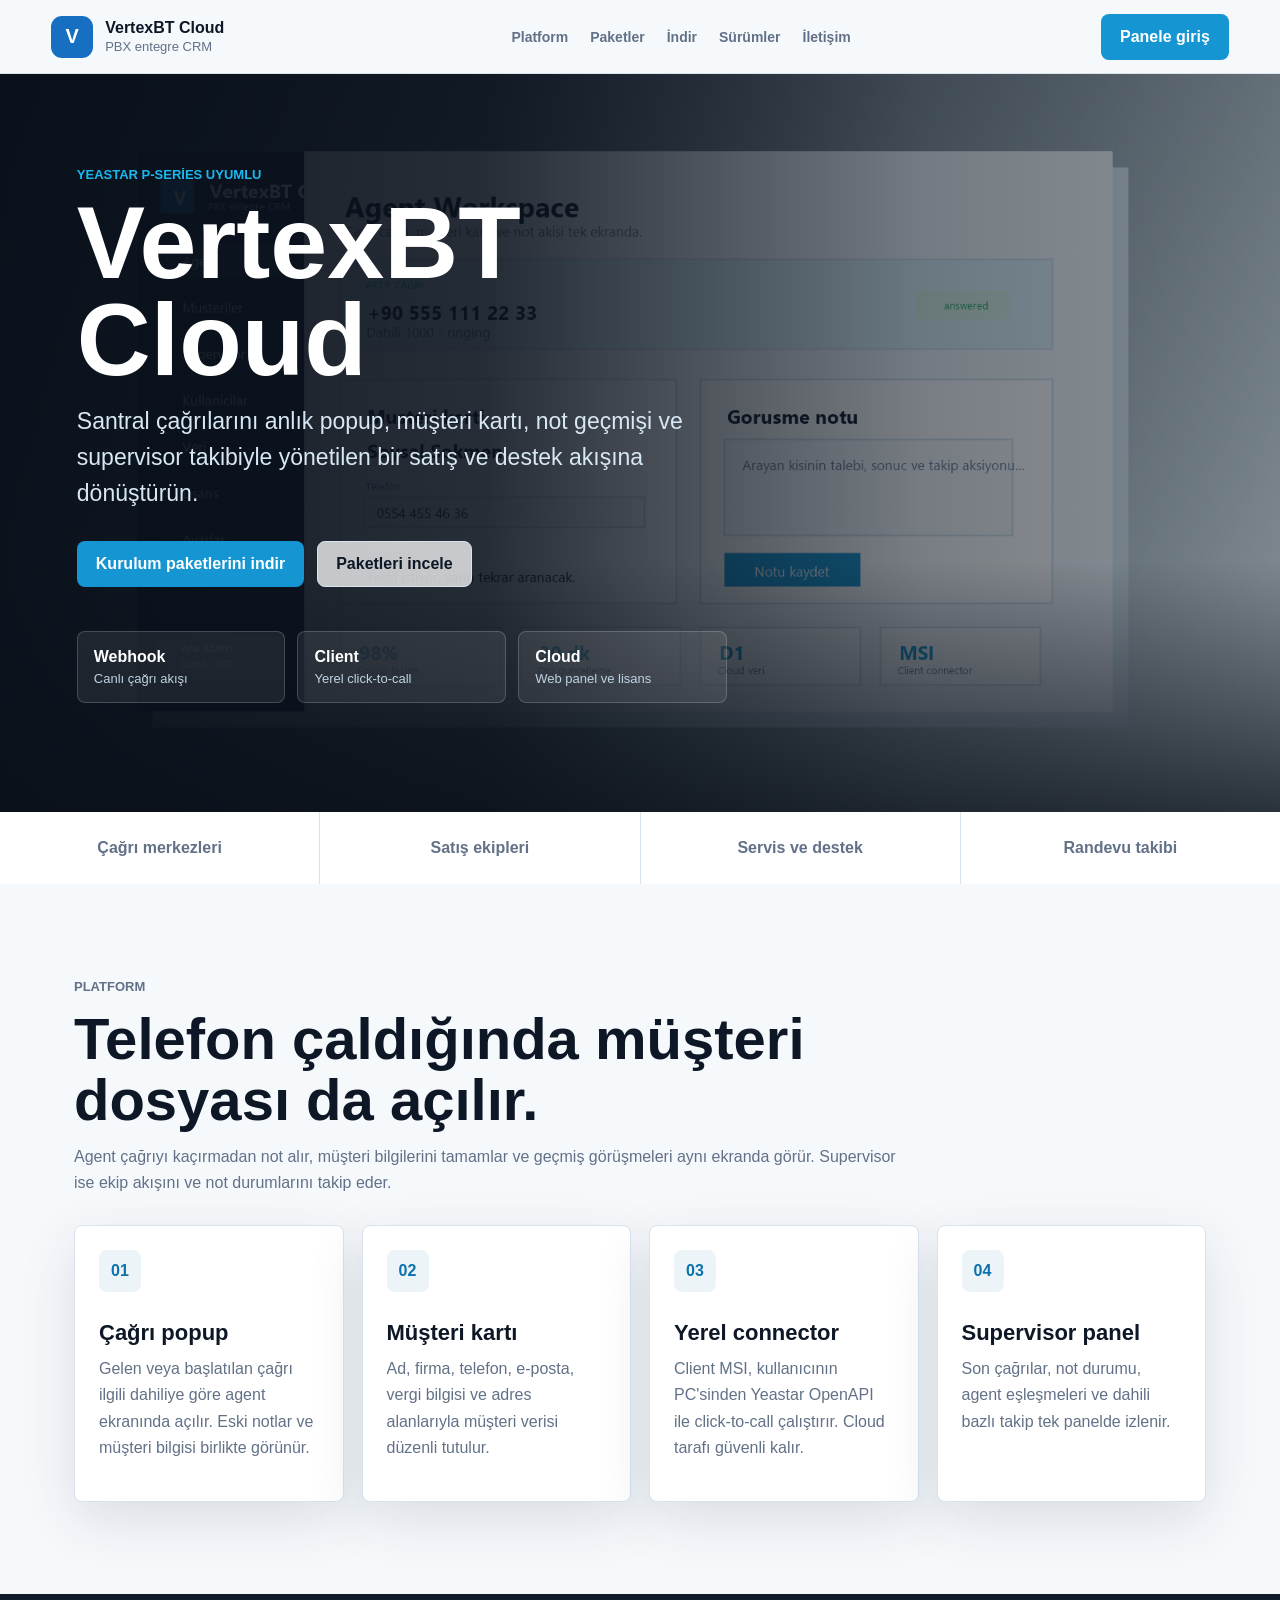
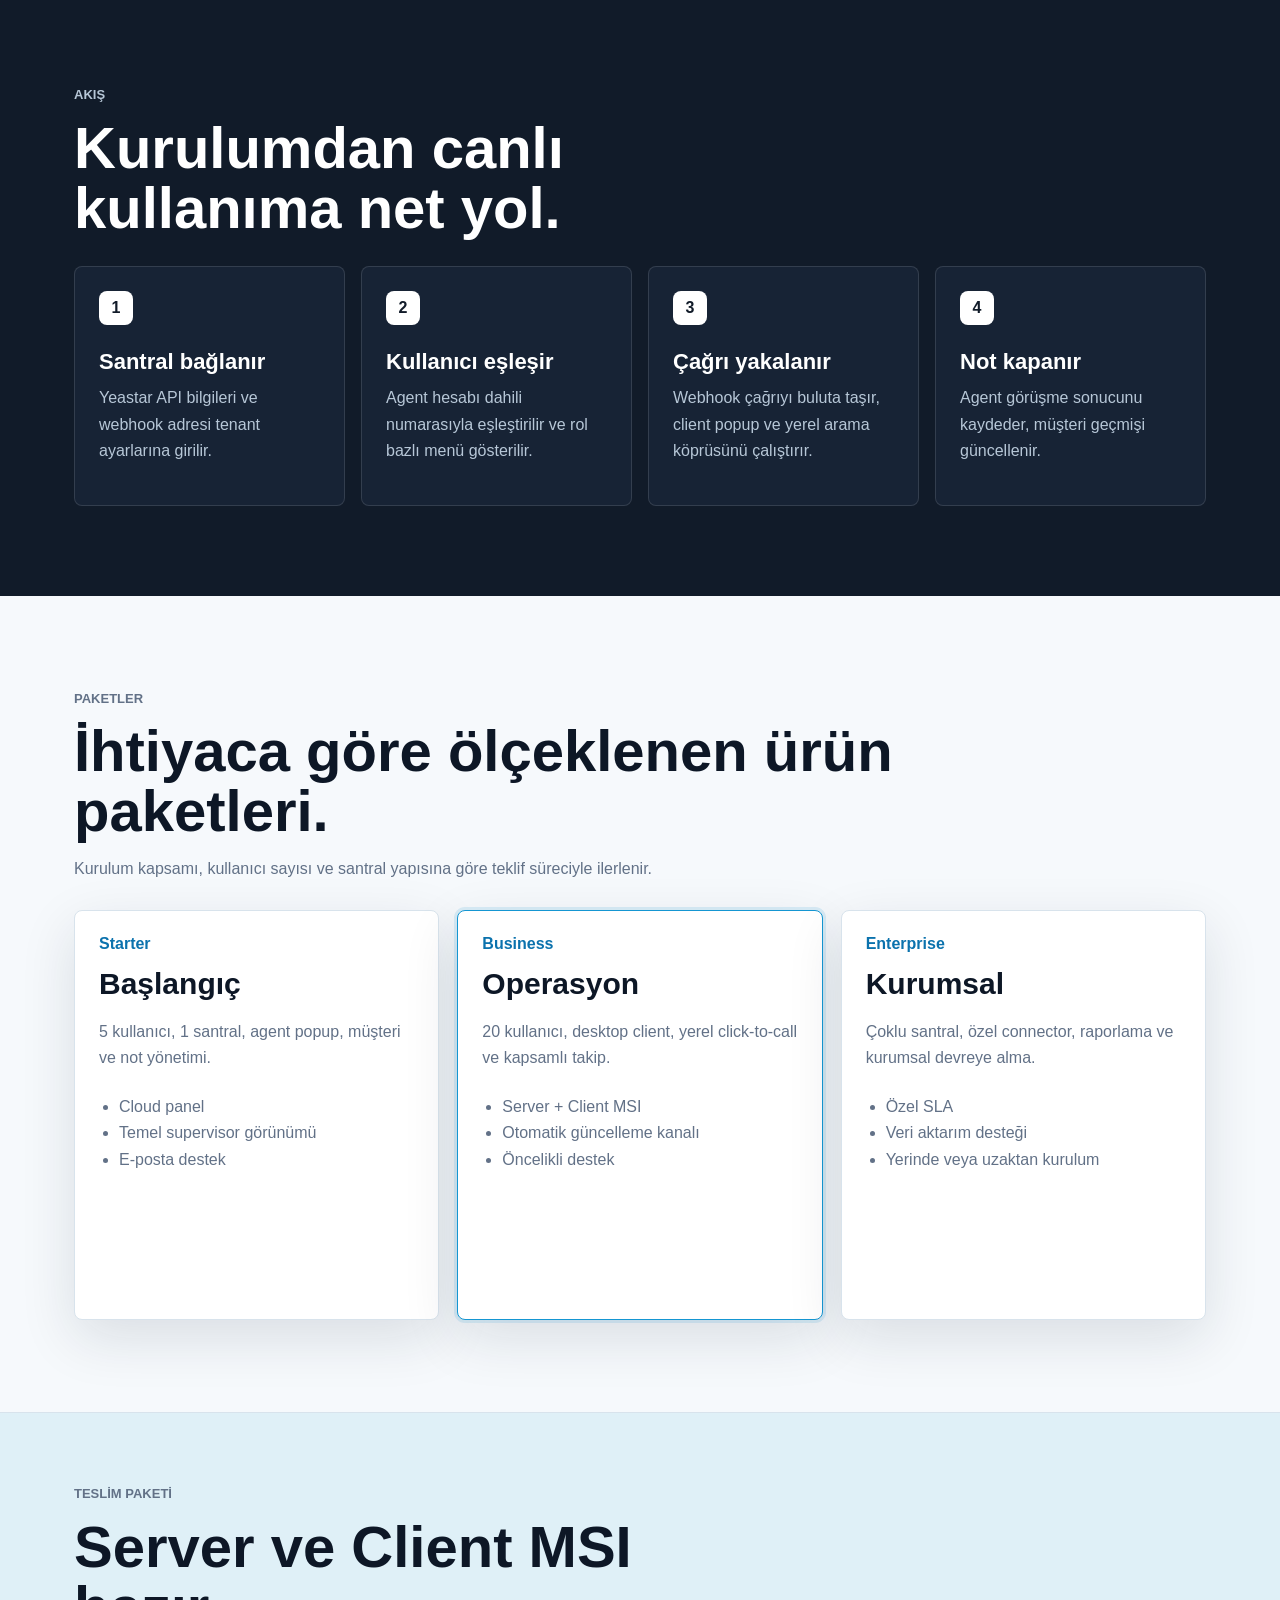
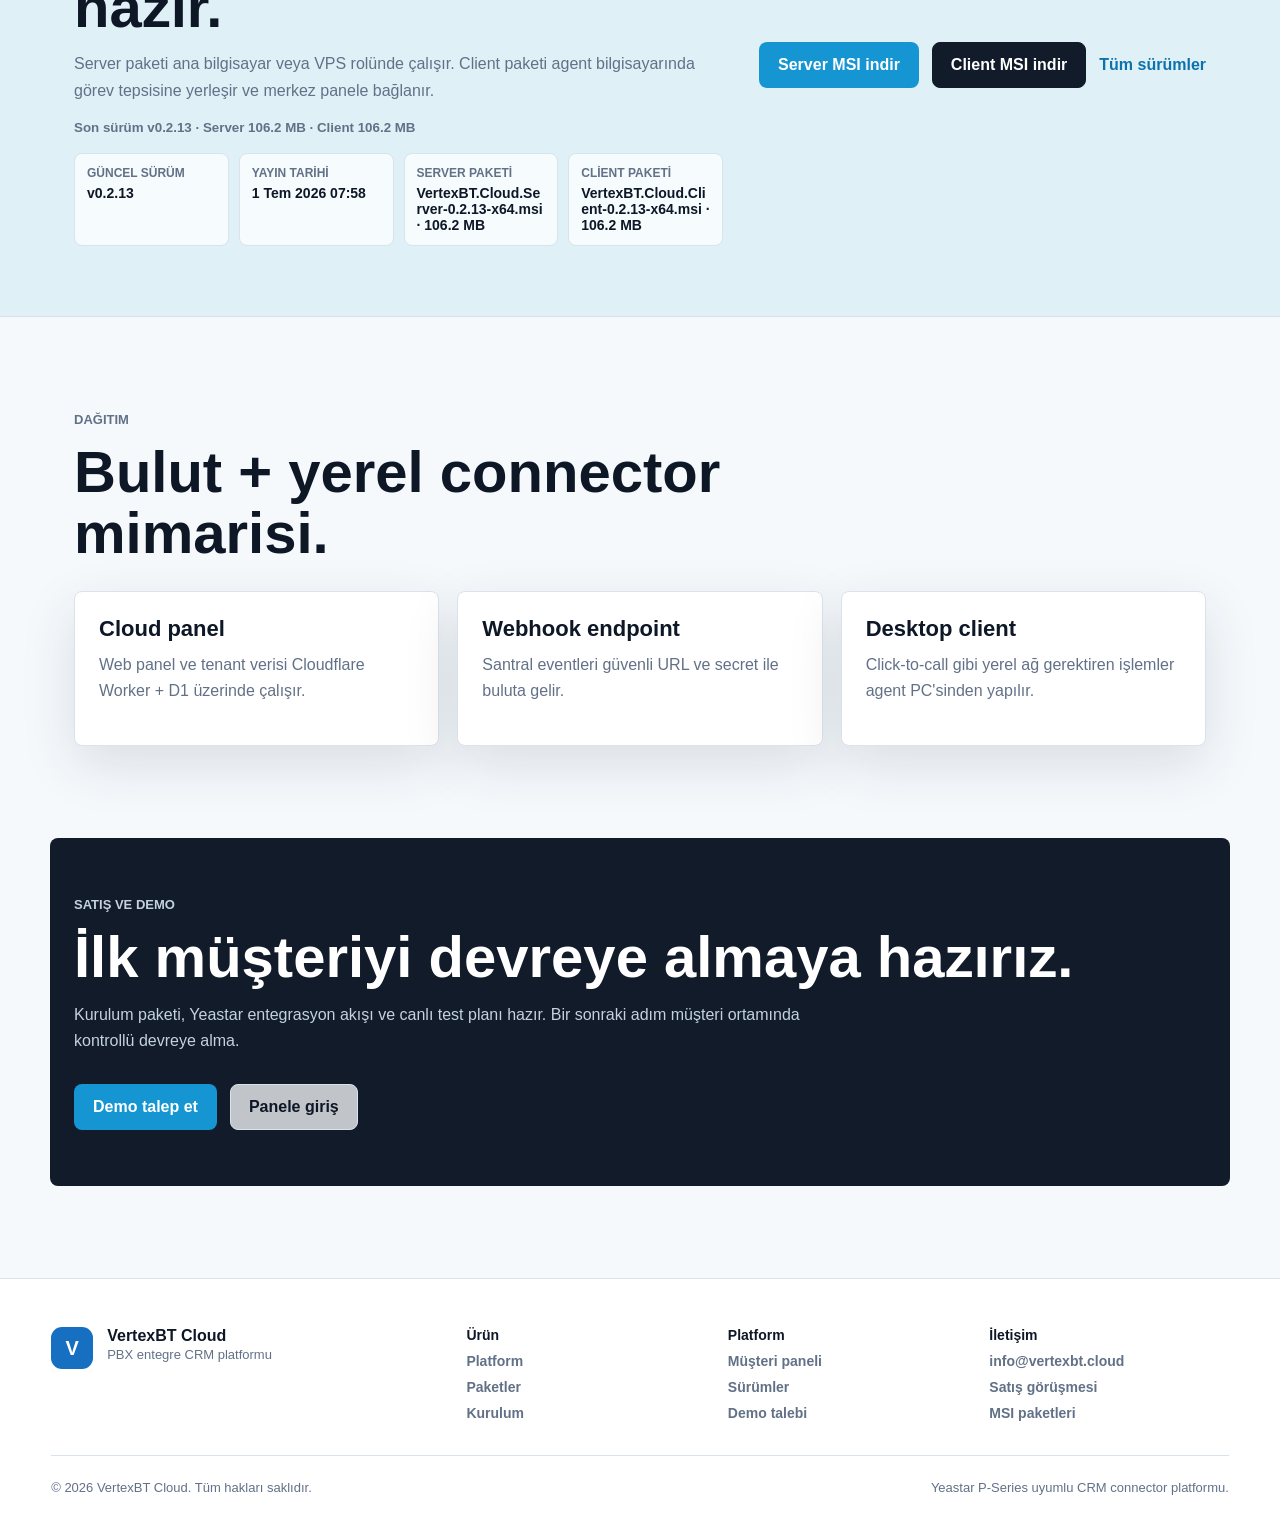
==== commit de347e2f: "Update landing to v0.2.13" ====
--- a/index.html
+++ b/index.html
@@ -11,8 +11,8 @@
     <meta property="og:title" content="VertexBT Cloud" />
     <meta property="og:description" content="Santral çağrılarını müşteri takibi ve satış akışına dönüştüren PBX entegre CRM." />
     <meta property="og:image" content="./assets/product-preview.png" />
-    <link rel="preload" href="./assets/product-preview.png?v=0.2.12-landing1" as="image" />
-    <link rel="stylesheet" href="./styles.css?v=0.2.12-landing1" />
+    <link rel="preload" href="./assets/product-preview.png?v=0.2.13-landing1" as="image" />
+    <link rel="stylesheet" href="./styles.css?v=0.2.13-landing1" />
   </head>
   <body>
     <header class="topbar" aria-label="Ana menü">
@@ -36,7 +36,7 @@
     <main>
       <section class="hero">
         <picture>
-          <img src="./assets/product-preview.png?v=0.2.12-landing1" alt="VertexBT Cloud agent ekranı ve çağrı popup arayüzü" />
+          <img src="./assets/product-preview.png?v=0.2.13-landing1" alt="VertexBT Cloud agent ekranı ve çağrı popup arayüzü" />
         </picture>
         <div class="hero-overlay"></div>
         <div class="hero-content">
@@ -264,10 +264,11 @@
         <span>Yeastar P-Series uyumlu CRM connector platformu.</span>
       </div>
     </footer>
-    <script src="./main.js?v=0.2.12-landing1"></script>
+    <script src="./main.js?v=0.2.13-landing1"></script>
   </body>
 </html>
 
 
 
 
+
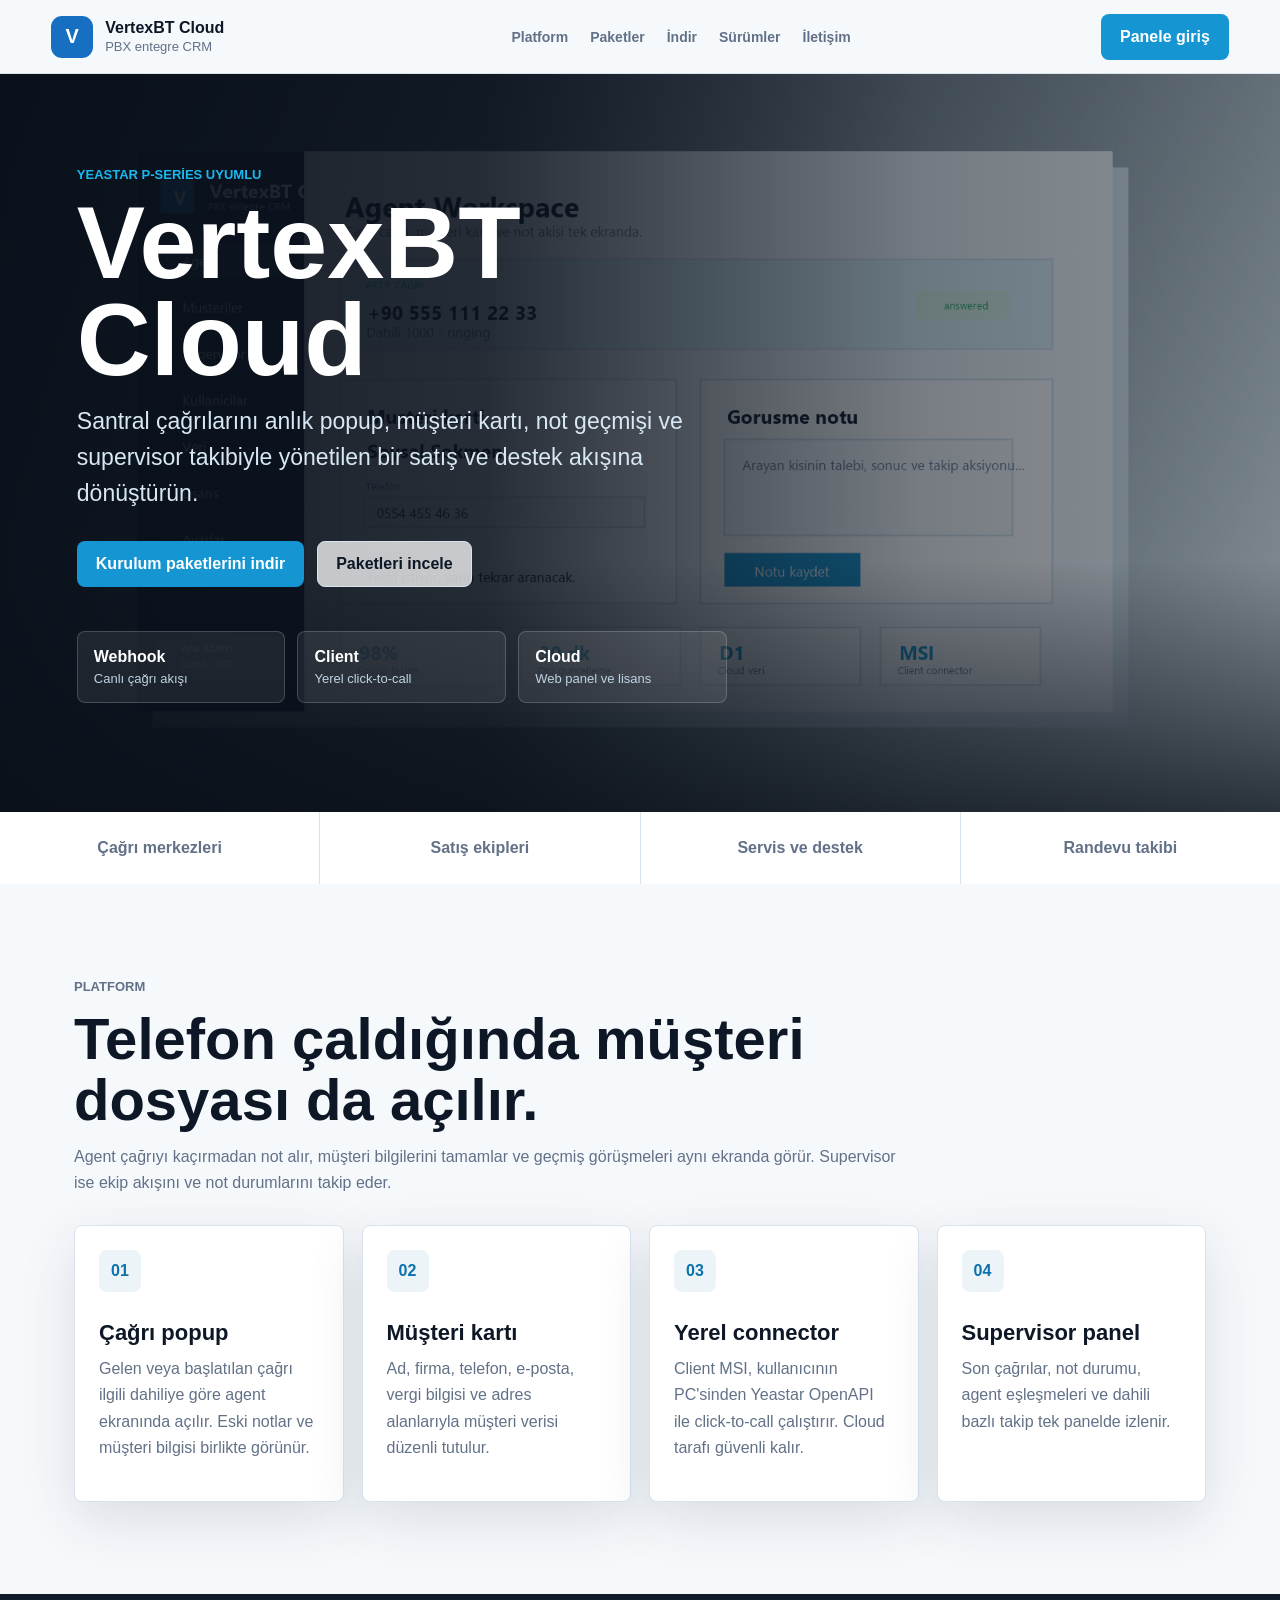
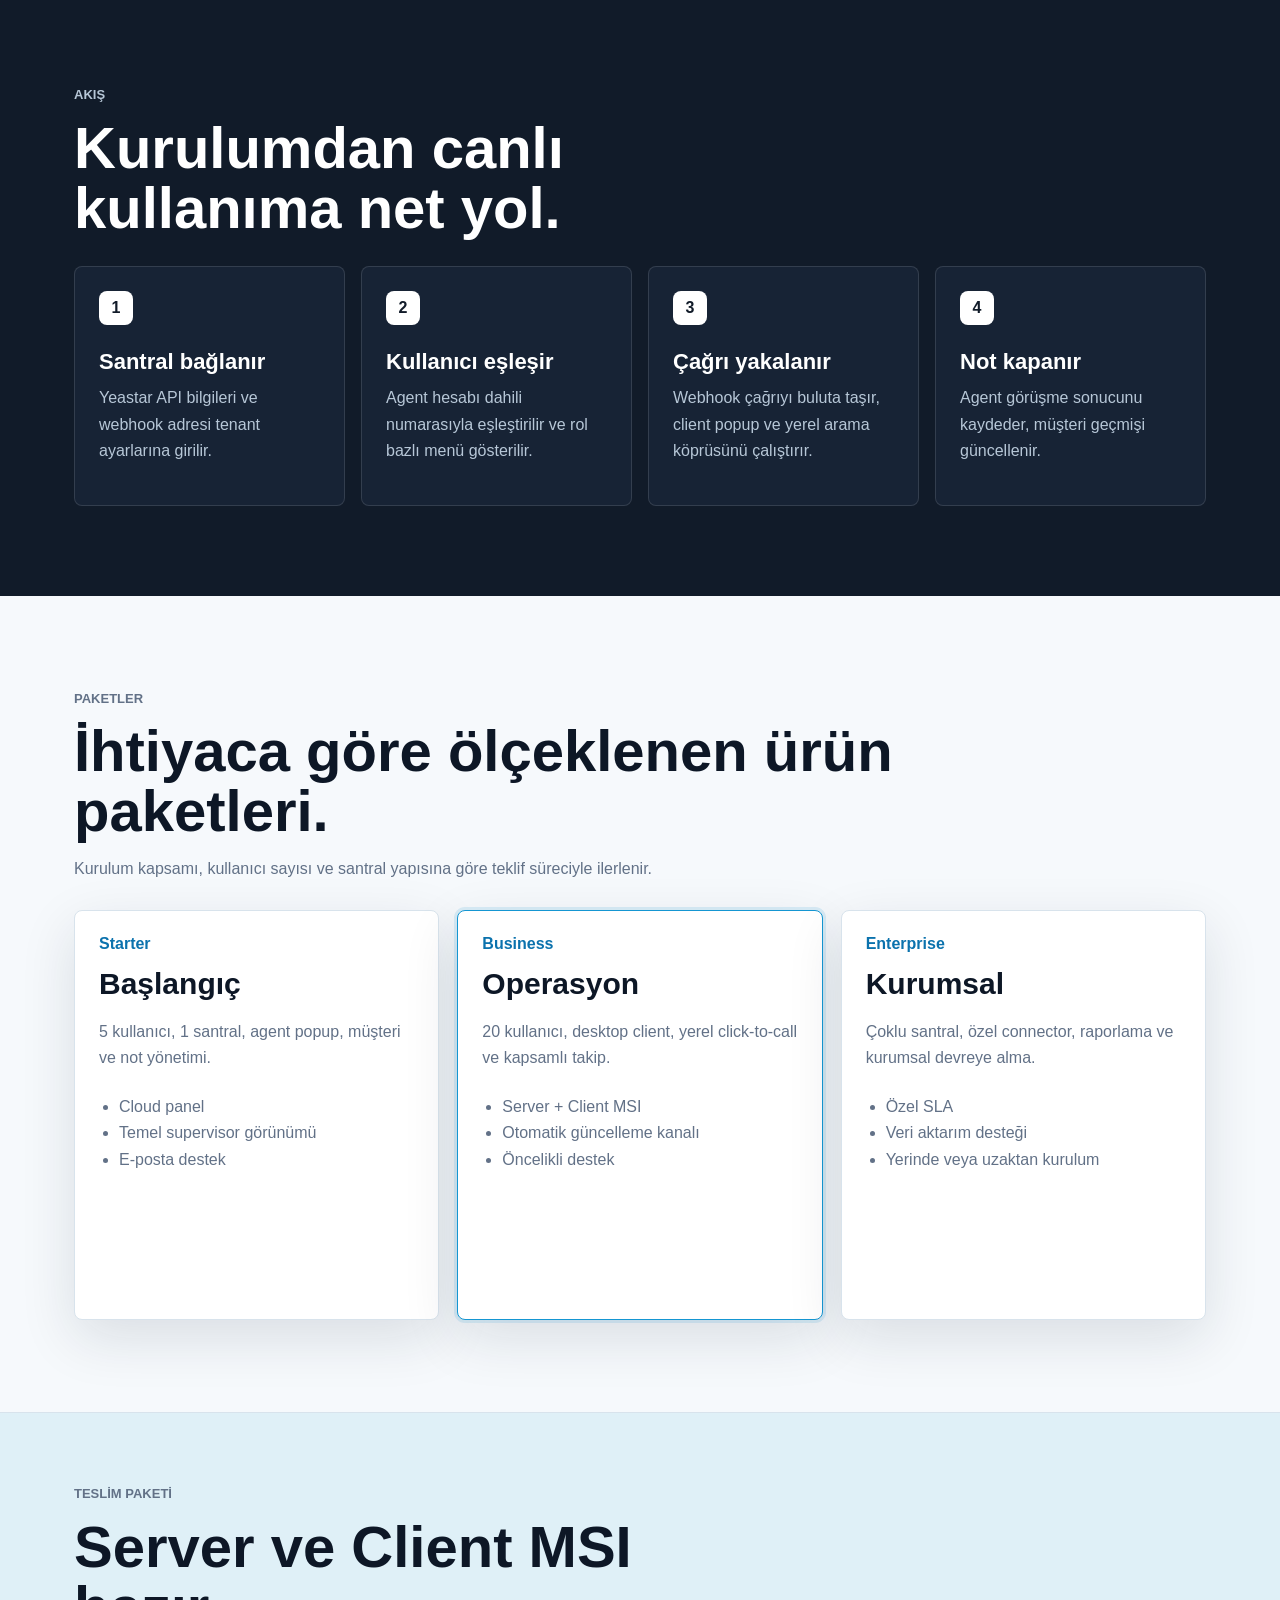
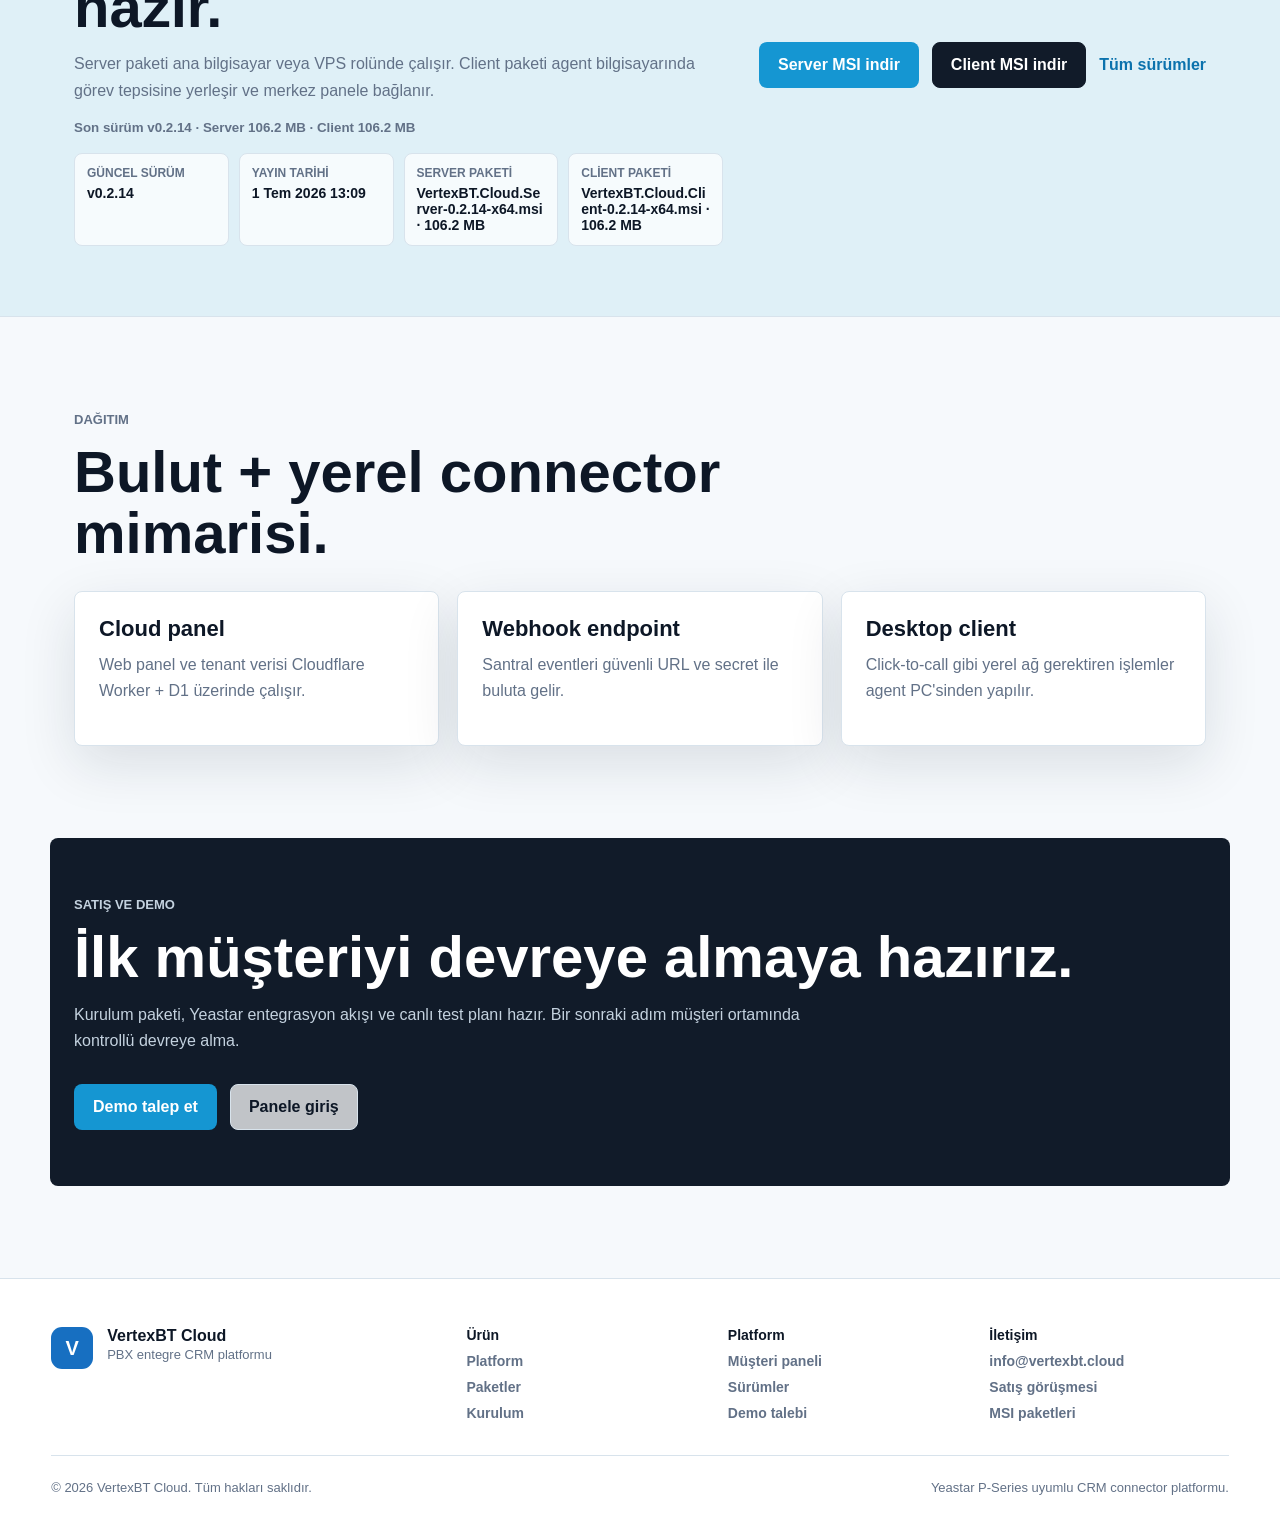
==== commit de448011: "Update landing to v0.2.14" ====
--- a/index.html
+++ b/index.html
@@ -11,8 +11,8 @@
     <meta property="og:title" content="VertexBT Cloud" />
     <meta property="og:description" content="Santral çağrılarını müşteri takibi ve satış akışına dönüştüren PBX entegre CRM." />
     <meta property="og:image" content="./assets/product-preview.png" />
-    <link rel="preload" href="./assets/product-preview.png?v=0.2.13-landing1" as="image" />
-    <link rel="stylesheet" href="./styles.css?v=0.2.13-landing1" />
+    <link rel="preload" href="./assets/product-preview.png?v=0.2.14-landing1" as="image" />
+    <link rel="stylesheet" href="./styles.css?v=0.2.14-landing1" />
   </head>
   <body>
     <header class="topbar" aria-label="Ana menü">
@@ -36,7 +36,7 @@
     <main>
       <section class="hero">
         <picture>
-          <img src="./assets/product-preview.png?v=0.2.13-landing1" alt="VertexBT Cloud agent ekranı ve çağrı popup arayüzü" />
+          <img src="./assets/product-preview.png?v=0.2.14-landing1" alt="VertexBT Cloud agent ekranı ve çağrı popup arayüzü" />
         </picture>
         <div class="hero-overlay"></div>
         <div class="hero-content">
@@ -264,7 +264,7 @@
         <span>Yeastar P-Series uyumlu CRM connector platformu.</span>
       </div>
     </footer>
-    <script src="./main.js?v=0.2.13-landing1"></script>
+    <script src="./main.js?v=0.2.14-landing1"></script>
   </body>
 </html>
 
@@ -272,3 +272,4 @@
 
 
 
+
